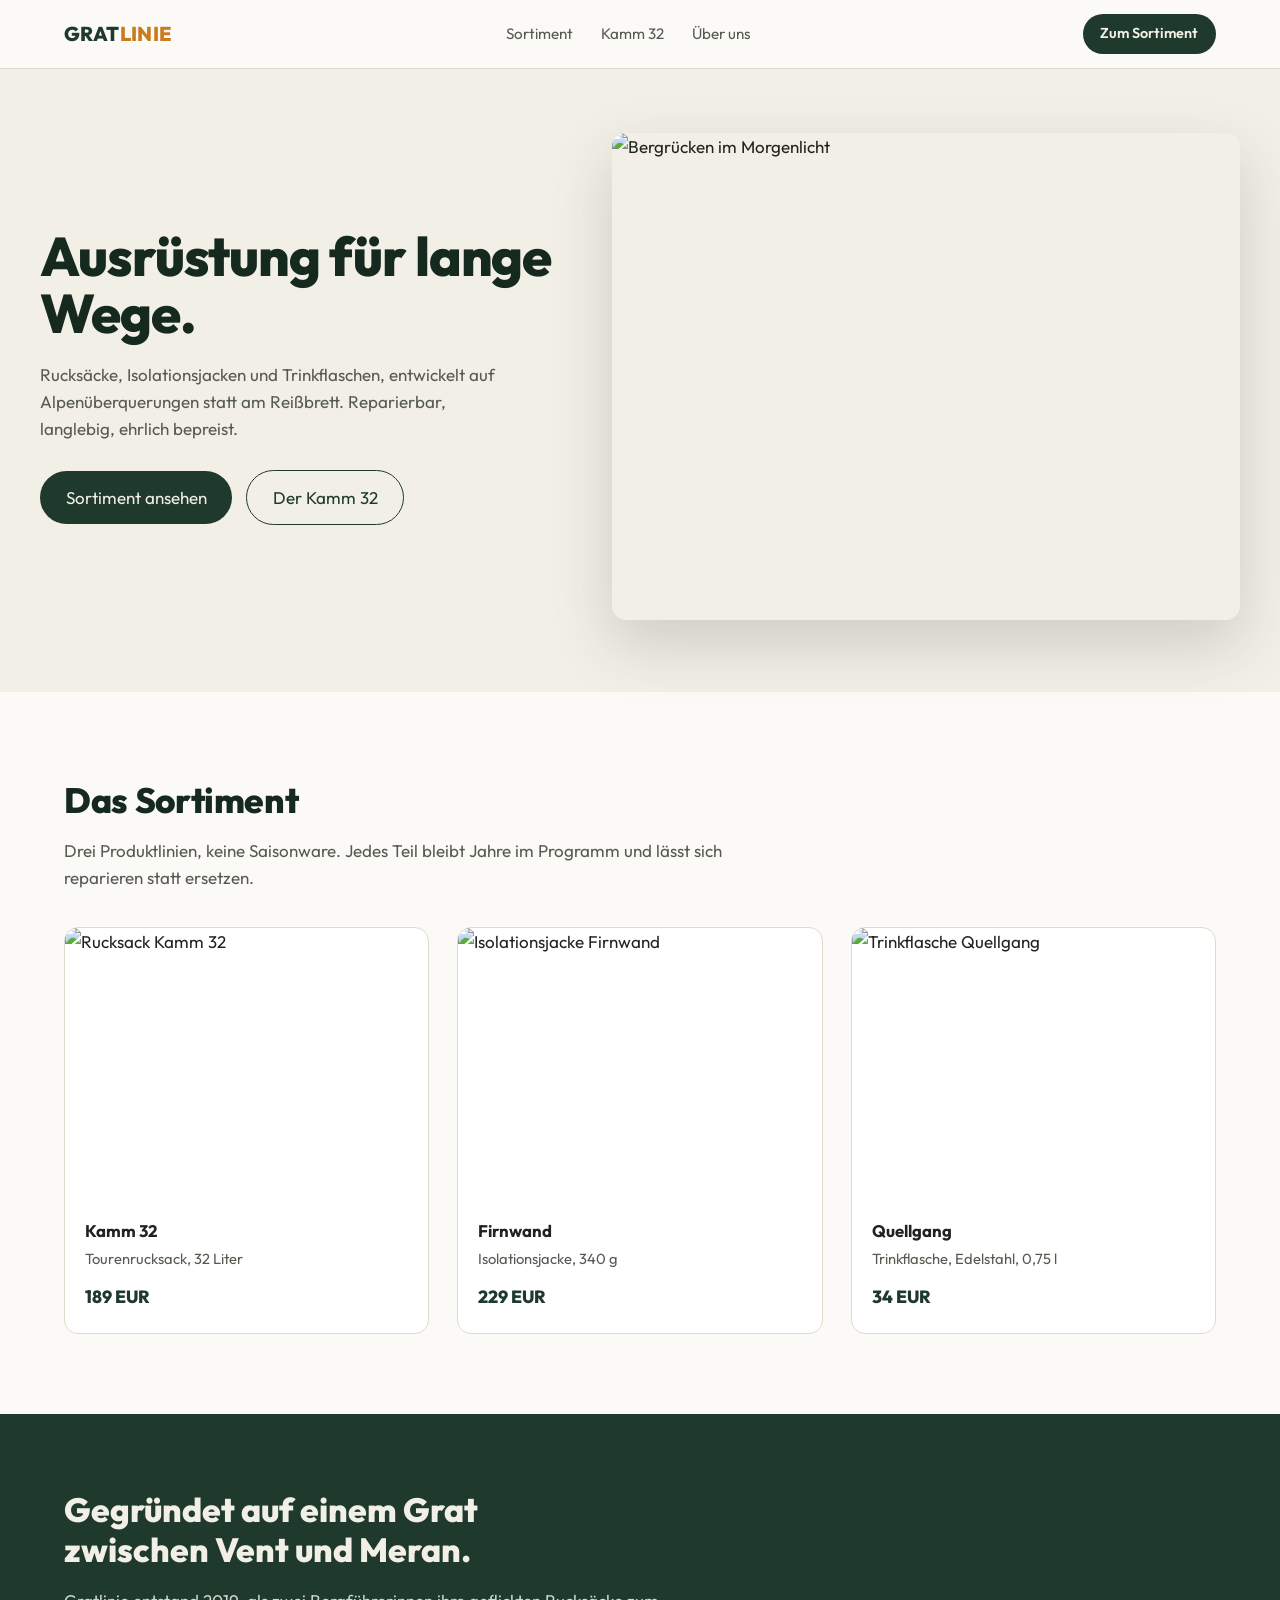
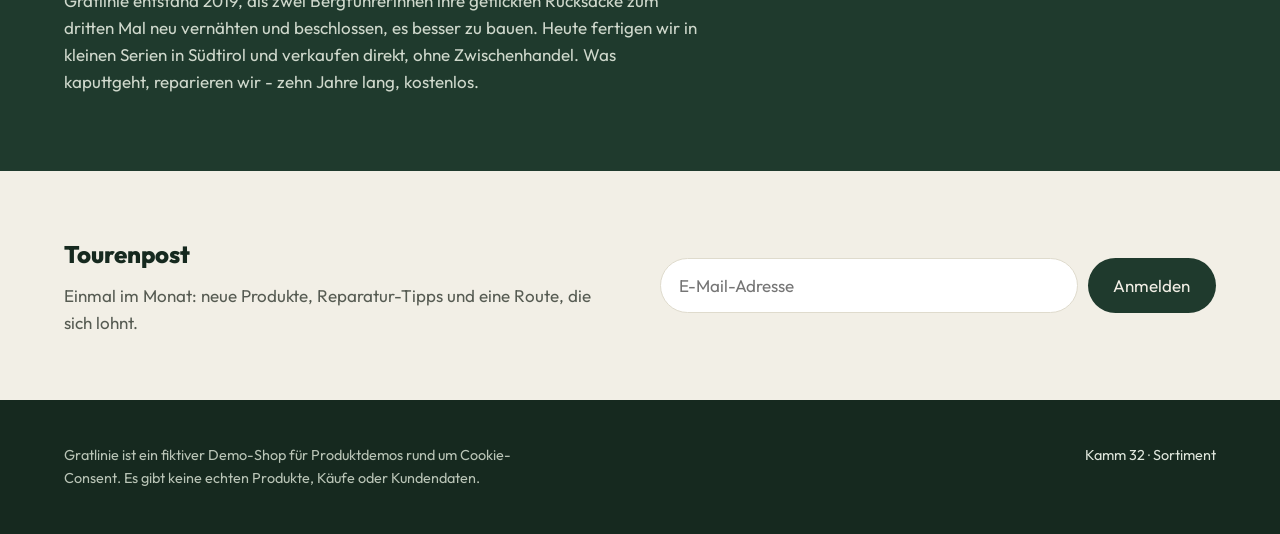
==== index.html @ 7c22e6c1 "Gratlinie Demo-Shop: fiktiver Shop fuer Cookie-Consent-Demos Co-Authored-By: Claude Fable 5 <noreply" ====
<!doctype html>
<html lang="de">
<head>
<meta charset="utf-8">
<meta name="viewport" content="width=device-width, initial-scale=1">
<title>Gratlinie - Ausrüstung für lange Wege</title>
<meta name="description" content="Gratlinie ist ein fiktiver Demo-Onlineshop für Outdoor-Ausrüstung. Rucksäcke, Isolationsjacken und Trinkflaschen - gebaut für Grate, nicht für Trends.">
<link rel="preconnect" href="https://fonts.googleapis.com">
<link rel="preconnect" href="https://fonts.gstatic.com" crossorigin>
<link href="https://fonts.googleapis.com/css2?family=Outfit:wght@400;600;700;800&display=swap" rel="stylesheet">
<link rel="stylesheet" href="style.css">
<!-- Demo-Tracking: setzt bewusst nicht-essenzielle Cookies ohne Consent (Scan-Ziel) -->
<script src="tracking.js"></script>
</head>
<body>

<header>
  <div class="wrap nav">
    <a class="brand" href="index.html">GRAT<span>LINIE</span></a>
    <nav class="nav-links">
      <a href="index.html#sortiment">Sortiment</a>
      <a href="produkt.html">Kamm 32</a>
      <a href="index.html#geschichte">Über uns</a>
    </nav>
    <a class="nav-cta" href="index.html#sortiment">Zum Sortiment</a>
  </div>
</header>

<section class="hero">
  <div class="wrap hero-grid">
    <div>
      <h1>Ausrüstung für lange Wege.</h1>
      <p>Rucksäcke, Isolationsjacken und Trinkflaschen, entwickelt auf Alpenüberquerungen statt am Reißbrett. Reparierbar, langlebig, ehrlich bepreist.</p>
      <div class="hero-ctas">
        <a class="btn" href="index.html#sortiment">Sortiment ansehen</a>
        <a class="btn btn-ghost" href="produkt.html">Der Kamm 32</a>
      </div>
    </div>
    <div class="hero-img">
      <img src="https://picsum.photos/seed/gratlinie-alpen-grat/980/760" alt="Bergrücken im Morgenlicht" width="980" height="760">
    </div>
  </div>
</section>

<section class="section" id="sortiment">
  <div class="wrap">
    <h2>Das Sortiment</h2>
    <p class="sub">Drei Produktlinien, keine Saisonware. Jedes Teil bleibt Jahre im Programm und lässt sich reparieren statt ersetzen.</p>
    <div class="products">
      <a class="product" href="produkt.html">
        <img src="https://picsum.photos/seed/gratlinie-rucksack-gruen/800/600" alt="Rucksack Kamm 32" width="800" height="600">
        <div class="product-body">
          <h3>Kamm 32</h3>
          <p class="meta">Tourenrucksack, 32 Liter</p>
          <p class="price">189 EUR</p>
        </div>
      </a>
      <a class="product" href="produkt.html">
        <img src="https://picsum.photos/seed/gratlinie-jacke-berg/800/600" alt="Isolationsjacke Firnwand" width="800" height="600">
        <div class="product-body">
          <h3>Firnwand</h3>
          <p class="meta">Isolationsjacke, 340 g</p>
          <p class="price">229 EUR</p>
        </div>
      </a>
      <a class="product" href="produkt.html">
        <img src="https://picsum.photos/seed/gratlinie-flasche-stahl/800/600" alt="Trinkflasche Quellgang" width="800" height="600">
        <div class="product-body">
          <h3>Quellgang</h3>
          <p class="meta">Trinkflasche, Edelstahl, 0,75 l</p>
          <p class="price">34 EUR</p>
        </div>
      </a>
    </div>
  </div>
</section>

<section class="story" id="geschichte">
  <div class="wrap">
    <h2>Gegründet auf einem Grat zwischen Vent und Meran.</h2>
    <p>Gratlinie entstand 2019, als zwei Bergführerinnen ihre geflickten Rucksäcke zum dritten Mal neu vernähten und beschlossen, es besser zu bauen. Heute fertigen wir in kleinen Serien in Südtirol und verkaufen direkt, ohne Zwischenhandel. Was kaputtgeht, reparieren wir - zehn Jahre lang, kostenlos.</p>
  </div>
</section>

<section class="newsletter">
  <div class="wrap">
    <div>
      <h2>Tourenpost</h2>
      <p>Einmal im Monat: neue Produkte, Reparatur-Tipps und eine Route, die sich lohnt.</p>
    </div>
    <form onsubmit="event.preventDefault(); this.querySelector('input').value=''; alert('Demo-Shop: Anmeldung nur simuliert.');">
      <label for="nl-email">E-Mail-Adresse</label>
      <input id="nl-email" type="email" placeholder="E-Mail-Adresse" required>
      <button class="btn" type="submit">Anmelden</button>
    </form>
  </div>
</section>

<footer>
  <div class="wrap">
    <p class="demo-note">Gratlinie ist ein fiktiver Demo-Shop für Produktdemos rund um Cookie-Consent. Es gibt keine echten Produkte, Käufe oder Kundendaten.</p>
    <p><a href="produkt.html">Kamm 32</a> · <a href="index.html#sortiment">Sortiment</a></p>
  </div>
</footer>

</body>
</html>
---- style.css ----
/* Gratlinie - fiktiver Demo-Shop. Palette: Tannengrün + Bone + Amber. Light-Theme bewusst fest. */
:root{
  --pine:#1f3a2d;
  --pine-deep:#16291f;
  --bone:#f2efe6;
  --paper:#fbfaf6;
  --ink:#20241f;
  --ink-2:#565b52;
  --amber:#c97b1e;
  --line:#dfdbcd;
  --radius:14px;
  --sans:"Outfit",system-ui,-apple-system,"Segoe UI",sans-serif;
}
*{box-sizing:border-box;margin:0}
html{scroll-behavior:smooth}
body{background:var(--paper);color:var(--ink);font-family:var(--sans);font-size:17px;line-height:1.6;-webkit-font-smoothing:antialiased}
img{max-width:100%;height:auto;display:block}
a{color:inherit;text-decoration:none}
::selection{background:var(--pine);color:var(--bone)}

.wrap{max-width:1200px;margin:0 auto;padding:0 24px}

/* Navigation */
header{position:sticky;top:0;z-index:20;background:rgba(251,250,246,.92);backdrop-filter:blur(8px);border-bottom:1px solid var(--line)}
.nav{display:flex;align-items:center;justify-content:space-between;height:68px}
.brand{font-weight:800;font-size:1.25rem;letter-spacing:.02em;color:var(--pine)}
.brand span{color:var(--amber)}
.nav-links{display:flex;gap:28px;font-size:.95rem;color:var(--ink-2)}
.nav-links a:hover{color:var(--pine)}
.nav-cta{background:var(--pine);color:var(--bone);padding:.5rem 1.1rem;border-radius:999px;font-weight:600;font-size:.9rem;transition:transform .15s ease,background .15s ease}
.nav-cta:hover{background:var(--pine-deep)}
.nav-cta:active{transform:scale(.98)}
@media(max-width:720px){.nav-links{display:none}}

/* Hero: Split, links Text, rechts Bild */
.hero{background:var(--bone)}
.hero-grid{display:grid;grid-template-columns:5fr 6fr;gap:48px;align-items:center;padding:64px 0 72px}
.hero h1{font-size:clamp(2.2rem,4.5vw,3.4rem);line-height:1.05;letter-spacing:-.02em;font-weight:800;color:var(--pine-deep)}
.hero p{margin-top:18px;color:var(--ink-2);max-width:44ch}
.hero-ctas{margin-top:28px;display:flex;gap:14px;align-items:center}
.btn{display:inline-block;background:var(--pine);color:var(--bone);padding:.8rem 1.6rem;border-radius:999px;font-weight:700;transition:transform .15s ease,background .15s ease;border:none;font:inherit;cursor:pointer}
.btn:hover{background:var(--pine-deep)}
.btn:active{transform:scale(.98)}
.btn-ghost{background:transparent;color:var(--pine);border:1.5px solid var(--pine)}
.btn-ghost:hover{background:var(--pine);color:var(--bone)}
.hero-img{border-radius:var(--radius);overflow:hidden;box-shadow:0 24px 60px rgba(31,58,45,.18)}
.hero-img img{aspect-ratio:98/76;object-fit:cover;width:100%}
@media(max-width:860px){.hero-grid{grid-template-columns:1fr;padding:40px 0}}

/* Produkt-Grid */
.section{padding:80px 0}
.section h2{font-size:clamp(1.6rem,3vw,2.2rem);letter-spacing:-.01em;font-weight:800;color:var(--pine-deep);margin-bottom:8px}
.section .sub{color:var(--ink-2);max-width:60ch;margin-bottom:36px}
.products{display:grid;grid-template-columns:repeat(3,1fr);gap:28px}
.product{border-radius:var(--radius);overflow:hidden;background:#fff;border:1px solid var(--line);transition:transform .2s ease,box-shadow .2s ease}
.product:hover{transform:translateY(-4px);box-shadow:0 18px 40px rgba(31,58,45,.14)}
.product img{aspect-ratio:4/3;object-fit:cover;width:100%}
.product-body{padding:18px 20px 22px}
.product-body h3{font-size:1.05rem;font-weight:700;color:var(--ink)}
.product-body .meta{color:var(--ink-2);font-size:.92rem;margin-top:2px}
.product-body .price{margin-top:12px;font-weight:800;color:var(--pine);font-size:1.1rem}
@media(max-width:860px){.products{grid-template-columns:1fr}}

/* Story: voller Streifen */
.story{background:var(--pine);color:var(--bone)}
.story .wrap{padding-top:76px;padding-bottom:76px}
.story h2{color:var(--bone);font-size:clamp(1.5rem,3vw,2.1rem);font-weight:800;max-width:24ch;line-height:1.2}
.story p{margin-top:16px;color:#cfd8cc;max-width:58ch}

/* Newsletter */
.newsletter{background:var(--bone)}
.newsletter .wrap{padding-top:64px;padding-bottom:64px;display:grid;grid-template-columns:1fr 1fr;gap:40px;align-items:center}
.newsletter h2{font-size:1.5rem;font-weight:800;color:var(--pine-deep)}
.newsletter p{color:var(--ink-2);margin-top:8px}
.newsletter form{display:flex;gap:10px}
.newsletter label{position:absolute;width:1px;height:1px;overflow:hidden;clip:rect(0 0 0 0)}
.newsletter input{flex:1;padding:.8rem 1.1rem;border-radius:999px;border:1.5px solid var(--line);font:inherit;background:#fff;color:var(--ink)}
.newsletter input:focus{outline:2px solid var(--pine);outline-offset:1px}
@media(max-width:860px){.newsletter .wrap{grid-template-columns:1fr}}

/* Produktseite */
.pdp{display:grid;grid-template-columns:6fr 5fr;gap:48px;padding:64px 0}
.pdp-img{border-radius:var(--radius);overflow:hidden}
.pdp h1{font-size:clamp(1.8rem,3.5vw,2.6rem);font-weight:800;color:var(--pine-deep);line-height:1.1}
.pdp .price{font-size:1.4rem;font-weight:800;color:var(--pine);margin:14px 0 4px}
.pdp .vat{color:var(--ink-2);font-size:.88rem;margin-bottom:20px}
.pdp p{color:var(--ink-2)}
.pdp ul{margin:18px 0 26px 1.2rem;color:var(--ink-2)}
.pdp li{margin:.35rem 0}
.cart-note{margin-top:14px;color:var(--pine);font-weight:600;display:none}
@media(max-width:860px){.pdp{grid-template-columns:1fr;padding:40px 0}}

/* Footer */
footer{background:var(--pine-deep);color:#b9c4b6;font-size:.9rem}
footer .wrap{padding-top:44px;padding-bottom:44px;display:flex;justify-content:space-between;gap:24px;flex-wrap:wrap}
footer a{color:#dfe6dc}
.demo-note{max-width:52ch}
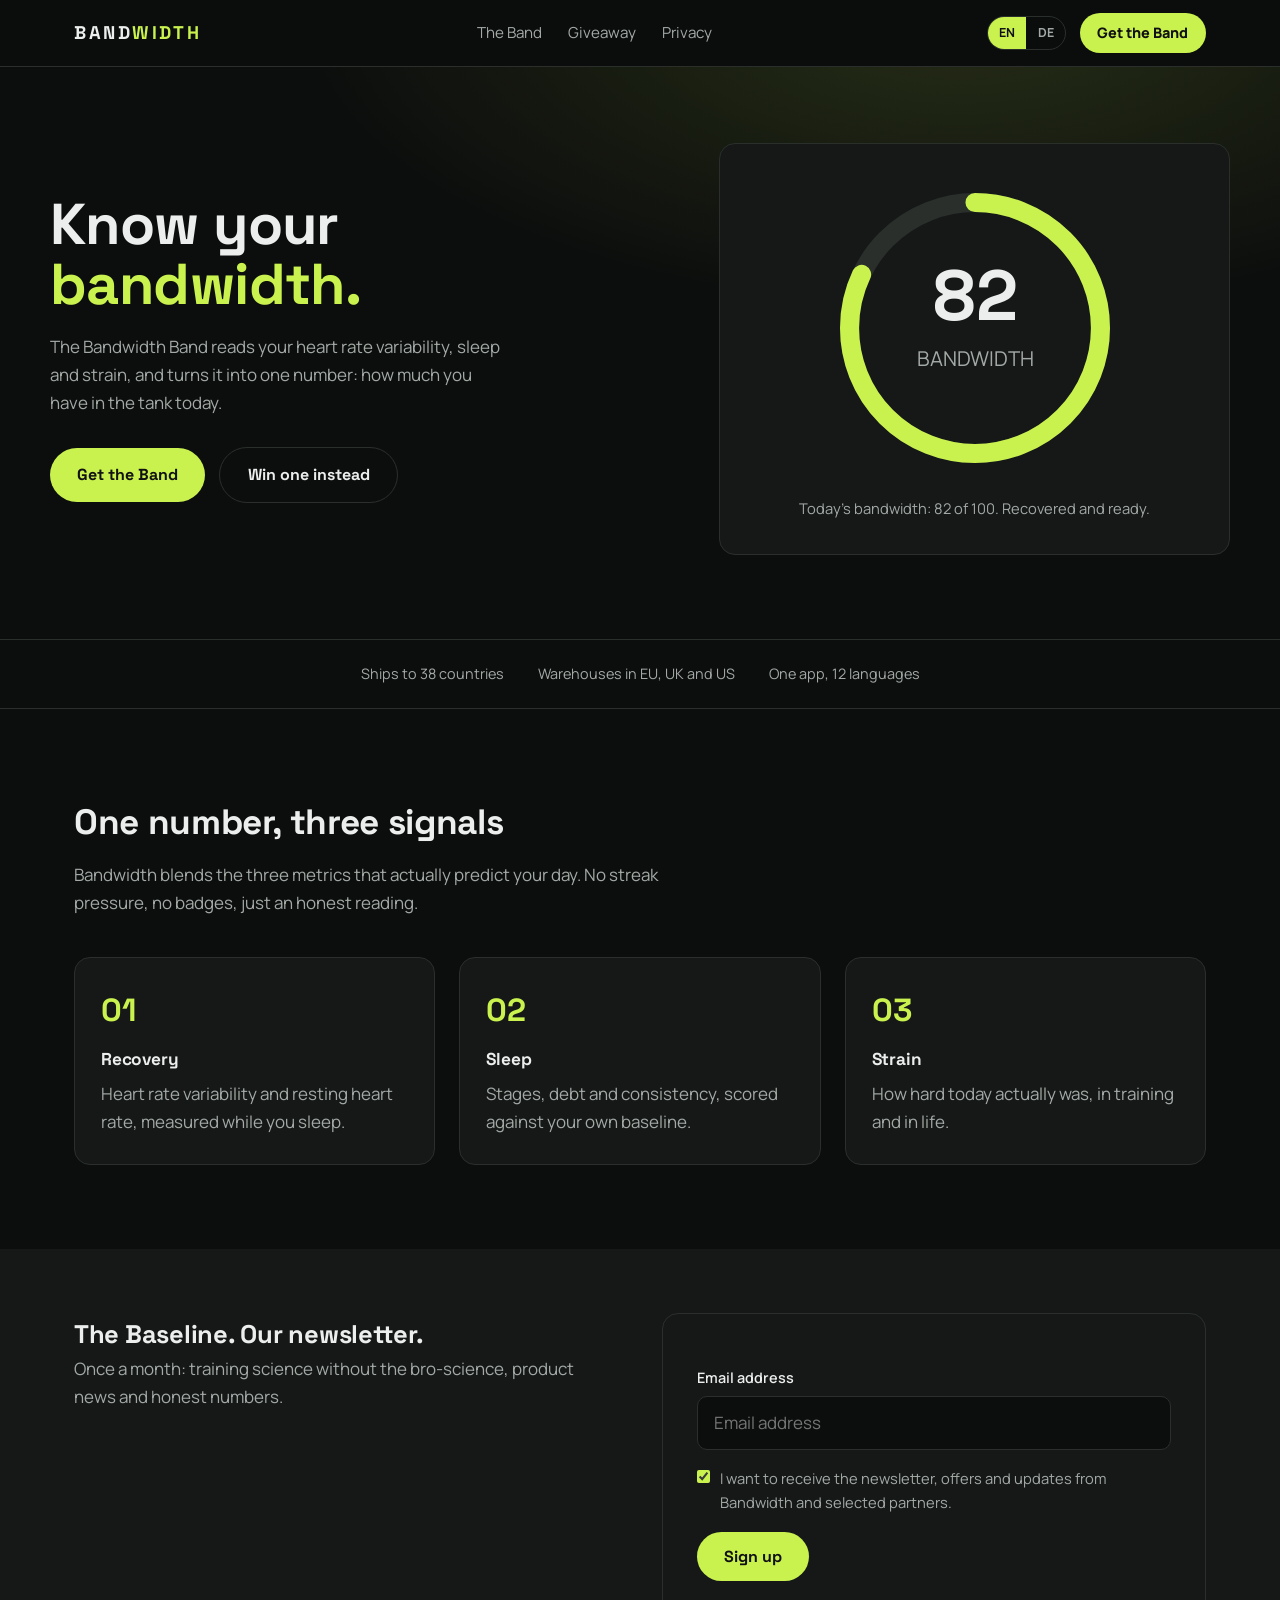
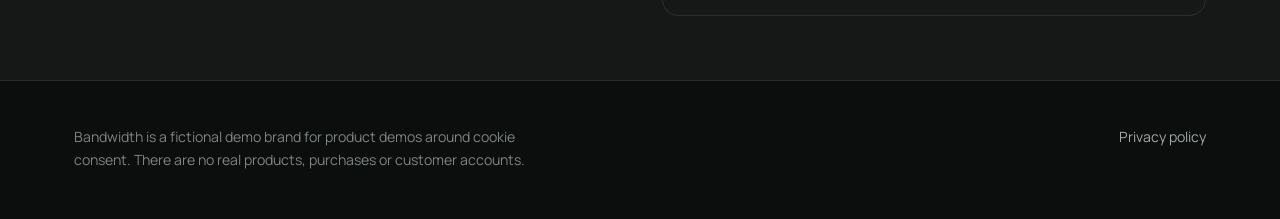
==== commit fccbbcb8: "state: dirty Co-Authored-By: Claude Fable 5 <noreply@anthropic.com>" ====
--- a/index.html
+++ b/index.html
@@ -1,105 +1,118 @@
 <!doctype html>
-<html lang="de">
+<html lang="en">
 <head>
 <meta charset="utf-8">
 <meta name="viewport" content="width=device-width, initial-scale=1">
-<title>Gratlinie - Ausrüstung für lange Wege</title>
-<meta name="description" content="Gratlinie ist ein fiktiver Demo-Onlineshop für Outdoor-Ausrüstung. Rucksäcke, Isolationsjacken und Trinkflaschen - gebaut für Grate, nicht für Trends.">
+<title>Bandwidth - Know your bandwidth</title>
+<meta name="description" content="Bandwidth is a fictional wearable demo brand. The Band reads HRV, sleep and strain and turns it into one number: your bandwidth today.">
 <link rel="preconnect" href="https://fonts.googleapis.com">
 <link rel="preconnect" href="https://fonts.gstatic.com" crossorigin>
-<link href="https://fonts.googleapis.com/css2?family=Outfit:wght@400;600;700;800&display=swap" rel="stylesheet">
+<link href="https://fonts.googleapis.com/css2?family=Space+Grotesk:wght@500;700&family=Manrope:wght@400;600;800&display=swap" rel="stylesheet">
 <link rel="stylesheet" href="style.css">
-<!-- Demo-Tracking: setzt bewusst nicht-essenzielle Cookies ohne Consent (Scan-Ziel) -->
+<script src="i18n.js"></script>
+<!-- Demo tracking: deliberately sets non-essential cookies WITHOUT consent (scan target) -->
 <script src="tracking.js"></script>
 </head>
 <body>
 
 <header>
   <div class="wrap nav">
-    <a class="brand" href="index.html">GRAT<span>LINIE</span></a>
+    <a class="brand" href="index.html">BAND<b>WIDTH</b></a>
     <nav class="nav-links">
-      <a href="index.html#sortiment">Sortiment</a>
-      <a href="produkt.html">Kamm 32</a>
-      <a href="index.html#geschichte">Über uns</a>
+      <a href="band.html" data-i18n="nav.band">The Band</a>
+      <a href="giveaway.html" data-i18n="nav.giveaway">Giveaway</a>
+      <a href="privacy.html" data-i18n="nav.privacy">Privacy</a>
     </nav>
-    <a class="nav-cta" href="index.html#sortiment">Zum Sortiment</a>
+    <div class="nav-right">
+      <div class="lang" role="group" aria-label="Language">
+        <button type="button" data-lang="en" onclick="setLang('en')">EN</button>
+        <button type="button" data-lang="de" onclick="setLang('de')">DE</button>
+      </div>
+      <a class="nav-cta" href="band.html" data-i18n="nav.cta">Get the Band</a>
+    </div>
   </div>
 </header>
 
 <section class="hero">
   <div class="wrap hero-grid">
     <div>
-      <h1>Ausrüstung für lange Wege.</h1>
-      <p>Rucksäcke, Isolationsjacken und Trinkflaschen, entwickelt auf Alpenüberquerungen statt am Reißbrett. Reparierbar, langlebig, ehrlich bepreist.</p>
+      <h1><span data-i18n="hero.h1a">Know your</span><br><em data-i18n="hero.h1b">bandwidth.</em></h1>
+      <p data-i18n="hero.p">The Bandwidth Band reads your heart rate variability, sleep and strain, and turns it into one number: how much you have in the tank today.</p>
       <div class="hero-ctas">
-        <a class="btn" href="index.html#sortiment">Sortiment ansehen</a>
-        <a class="btn btn-ghost" href="produkt.html">Der Kamm 32</a>
+        <a class="btn" href="band.html" data-i18n="hero.cta1">Get the Band</a>
+        <a class="btn btn-ghost" href="giveaway.html" data-i18n="hero.cta2">Win one instead</a>
       </div>
     </div>
-    <div class="hero-img">
-      <img src="https://picsum.photos/seed/gratlinie-alpen-grat/980/760" alt="Bergrücken im Morgenlicht" width="980" height="760">
+    <div class="score-card">
+      <svg viewBox="0 0 220 220" role="img" aria-label="Bandwidth score 82 of 100">
+        <circle cx="110" cy="110" r="92" fill="none" stroke="#2a2f2c" stroke-width="14"/>
+        <circle cx="110" cy="110" r="92" fill="none" stroke="#c9f24f" stroke-width="14"
+                stroke-linecap="round" stroke-dasharray="474 578" transform="rotate(-90 110 110)"/>
+        <text x="110" y="104" text-anchor="middle" fill="#eceeed" font-family="Space Grotesk,sans-serif" font-size="52" font-weight="700">82</text>
+        <text x="110" y="138" text-anchor="middle" fill="#a3aaa6" font-family="Manrope,sans-serif" font-size="15">BANDWIDTH</text>
+      </svg>
+      <p class="score-caption" data-i18n="hero.score">Today's bandwidth: 82 of 100. Recovered and ready.</p>
     </div>
   </div>
 </section>
 
-<section class="section" id="sortiment">
+<div class="globe">
   <div class="wrap">
-    <h2>Das Sortiment</h2>
-    <p class="sub">Drei Produktlinien, keine Saisonware. Jedes Teil bleibt Jahre im Programm und lässt sich reparieren statt ersetzen.</p>
-    <div class="products">
-      <a class="product" href="produkt.html">
-        <img src="https://picsum.photos/seed/gratlinie-rucksack-gruen/800/600" alt="Rucksack Kamm 32" width="800" height="600">
-        <div class="product-body">
-          <h3>Kamm 32</h3>
-          <p class="meta">Tourenrucksack, 32 Liter</p>
-          <p class="price">189 EUR</p>
-        </div>
-      </a>
-      <a class="product" href="produkt.html">
-        <img src="https://picsum.photos/seed/gratlinie-jacke-berg/800/600" alt="Isolationsjacke Firnwand" width="800" height="600">
-        <div class="product-body">
-          <h3>Firnwand</h3>
-          <p class="meta">Isolationsjacke, 340 g</p>
-          <p class="price">229 EUR</p>
-        </div>
-      </a>
-      <a class="product" href="produkt.html">
-        <img src="https://picsum.photos/seed/gratlinie-flasche-stahl/800/600" alt="Trinkflasche Quellgang" width="800" height="600">
-        <div class="product-body">
-          <h3>Quellgang</h3>
-          <p class="meta">Trinkflasche, Edelstahl, 0,75 l</p>
-          <p class="price">34 EUR</p>
-        </div>
-      </a>
+    <span data-i18n="globe.1">Ships to 38 countries</span>
+    <span data-i18n="globe.2">Warehouses in EU, UK and US</span>
+    <span data-i18n="globe.3">One app, 12 languages</span>
+  </div>
+</div>
+
+<section class="section" id="how">
+  <div class="wrap">
+    <h2 data-i18n="feat.h2">One number, three signals</h2>
+    <p class="sub" data-i18n="feat.sub">Bandwidth blends the three metrics that actually predict your day. No streak pressure, no badges, just an honest reading.</p>
+    <div class="feature-grid">
+      <div class="feature">
+        <div class="num">01</div>
+        <h3 data-i18n="feat.1h">Recovery</h3>
+        <p data-i18n="feat.1p">Heart rate variability and resting heart rate, measured while you sleep.</p>
+      </div>
+      <div class="feature">
+        <div class="num">02</div>
+        <h3 data-i18n="feat.2h">Sleep</h3>
+        <p data-i18n="feat.2p">Stages, debt and consistency, scored against your own baseline.</p>
+      </div>
+      <div class="feature">
+        <div class="num">03</div>
+        <h3 data-i18n="feat.3h">Strain</h3>
+        <p data-i18n="feat.3p">How hard today actually was, in training and in life.</p>
+      </div>
     </div>
-  </div>
-</section>
-
-<section class="story" id="geschichte">
-  <div class="wrap">
-    <h2>Gegründet auf einem Grat zwischen Vent und Meran.</h2>
-    <p>Gratlinie entstand 2019, als zwei Bergführerinnen ihre geflickten Rucksäcke zum dritten Mal neu vernähten und beschlossen, es besser zu bauen. Heute fertigen wir in kleinen Serien in Südtirol und verkaufen direkt, ohne Zwischenhandel. Was kaputtgeht, reparieren wir - zehn Jahre lang, kostenlos.</p>
   </div>
 </section>
 
 <section class="newsletter">
   <div class="wrap">
     <div>
-      <h2>Tourenpost</h2>
-      <p>Einmal im Monat: neue Produkte, Reparatur-Tipps und eine Route, die sich lohnt.</p>
+      <h2 data-i18n="nl.h2">The Baseline. Our newsletter.</h2>
+      <p data-i18n="nl.p">Once a month: training science without the bro-science, product news and honest numbers.</p>
     </div>
-    <form onsubmit="event.preventDefault(); this.querySelector('input').value=''; alert('Demo-Shop: Anmeldung nur simuliert.');">
-      <label for="nl-email">E-Mail-Adresse</label>
-      <input id="nl-email" type="email" placeholder="E-Mail-Adresse" required>
-      <button class="btn" type="submit">Anmelden</button>
+    <form class="formcard" onsubmit="event.preventDefault(); this.querySelector('.form-note').style.display='block';">
+      <div class="field">
+        <label for="nl-mail" data-i18n="nl.mail">Email address</label>
+        <input id="nl-mail" type="email" required data-i18n-ph="nl.mail" placeholder="Email address">
+      </div>
+      <label class="check">
+        <input type="checkbox" checked>
+        <span data-i18n="nl.check">I want to receive the newsletter, offers and updates from Bandwidth and selected partners.</span>
+      </label>
+      <div class="field"><button class="btn" type="submit" data-i18n="nl.btn">Sign up</button></div>
+      <p class="form-note" data-i18n="nl.note">Signed up (demo only).</p>
     </form>
   </div>
 </section>
 
 <footer>
   <div class="wrap">
-    <p class="demo-note">Gratlinie ist ein fiktiver Demo-Shop für Produktdemos rund um Cookie-Consent. Es gibt keine echten Produkte, Käufe oder Kundendaten.</p>
-    <p><a href="produkt.html">Kamm 32</a> · <a href="index.html#sortiment">Sortiment</a></p>
+    <p class="demo-note" data-i18n="foot.demo">Bandwidth is a fictional demo brand for product demos around cookie consent. There are no real products, purchases or customer accounts.</p>
+    <p><a href="privacy.html" data-i18n="foot.privacy">Privacy policy</a></p>
   </div>
 </footer>
 
--- a/style.css
+++ b/style.css
@@ -1,97 +1,119 @@
-/* Gratlinie - fiktiver Demo-Shop. Palette: Tannengrün + Bone + Amber. Light-Theme bewusst fest. */
+/* BANDWIDTH - fiktive Wearable-Brand für Consent-Demos. Dark-Theme bewusst fest, Akzent Lime. */
 :root{
-  --pine:#1f3a2d;
-  --pine-deep:#16291f;
-  --bone:#f2efe6;
-  --paper:#fbfaf6;
-  --ink:#20241f;
-  --ink-2:#565b52;
-  --amber:#c97b1e;
-  --line:#dfdbcd;
-  --radius:14px;
-  --sans:"Outfit",system-ui,-apple-system,"Segoe UI",sans-serif;
+  --bg:#0c0e0d;
+  --surface:#151817;
+  --surface-2:#1c201e;
+  --line:#2a2f2c;
+  --text:#eceeed;
+  --text-2:#a3aaa6;
+  --lime:#c9f24f;
+  --lime-deep:#a8d32e;
+  --radius:16px;
+  --display:"Space Grotesk","Manrope",system-ui,sans-serif;
+  --body:"Manrope",system-ui,-apple-system,sans-serif;
 }
 *{box-sizing:border-box;margin:0}
 html{scroll-behavior:smooth}
-body{background:var(--paper);color:var(--ink);font-family:var(--sans);font-size:17px;line-height:1.6;-webkit-font-smoothing:antialiased}
+body{background:var(--bg);color:var(--text-2);font-family:var(--body);font-size:17px;line-height:1.65;-webkit-font-smoothing:antialiased}
 img{max-width:100%;height:auto;display:block}
 a{color:inherit;text-decoration:none}
-::selection{background:var(--pine);color:var(--bone)}
+h1,h2,h3{font-family:var(--display);color:var(--text);letter-spacing:-.01em}
+::selection{background:var(--lime);color:#111}
 
-.wrap{max-width:1200px;margin:0 auto;padding:0 24px}
+.wrap{max-width:1180px;margin:0 auto;padding:0 24px}
 
 /* Navigation */
-header{position:sticky;top:0;z-index:20;background:rgba(251,250,246,.92);backdrop-filter:blur(8px);border-bottom:1px solid var(--line)}
-.nav{display:flex;align-items:center;justify-content:space-between;height:68px}
-.brand{font-weight:800;font-size:1.25rem;letter-spacing:.02em;color:var(--pine)}
-.brand span{color:var(--amber)}
-.nav-links{display:flex;gap:28px;font-size:.95rem;color:var(--ink-2)}
-.nav-links a:hover{color:var(--pine)}
-.nav-cta{background:var(--pine);color:var(--bone);padding:.5rem 1.1rem;border-radius:999px;font-weight:600;font-size:.9rem;transition:transform .15s ease,background .15s ease}
-.nav-cta:hover{background:var(--pine-deep)}
-.nav-cta:active{transform:scale(.98)}
-@media(max-width:720px){.nav-links{display:none}}
+header{position:sticky;top:0;z-index:20;background:rgba(12,14,13,.88);backdrop-filter:blur(10px);border-bottom:1px solid var(--line)}
+.nav{display:flex;align-items:center;justify-content:space-between;height:66px;gap:16px}
+.brand{font-family:var(--display);font-weight:700;font-size:1.15rem;letter-spacing:.14em;color:var(--text)}
+.brand b{color:var(--lime);font-weight:700}
+.nav-links{display:flex;gap:26px;font-size:.95rem}
+.nav-links a:hover{color:var(--text)}
+.nav-right{display:flex;align-items:center;gap:14px}
+.lang{display:flex;border:1px solid var(--line);border-radius:999px;overflow:hidden;font-size:.78rem;font-weight:700}
+.lang button{font:inherit;border:none;background:transparent;color:var(--text-2);padding:.35rem .7rem;cursor:pointer}
+.lang button.on{background:var(--lime);color:#111}
+.nav-cta{background:var(--lime);color:#111;padding:.5rem 1.1rem;border-radius:999px;font-weight:800;font-size:.9rem;transition:transform .15s ease}
+.nav-cta:hover{background:var(--lime-deep)}
+.nav-cta:active{transform:scale(.97)}
+@media(max-width:760px){.nav-links{display:none}}
 
-/* Hero: Split, links Text, rechts Bild */
-.hero{background:var(--bone)}
-.hero-grid{display:grid;grid-template-columns:5fr 6fr;gap:48px;align-items:center;padding:64px 0 72px}
-.hero h1{font-size:clamp(2.2rem,4.5vw,3.4rem);line-height:1.05;letter-spacing:-.02em;font-weight:800;color:var(--pine-deep)}
-.hero p{margin-top:18px;color:var(--ink-2);max-width:44ch}
-.hero-ctas{margin-top:28px;display:flex;gap:14px;align-items:center}
-.btn{display:inline-block;background:var(--pine);color:var(--bone);padding:.8rem 1.6rem;border-radius:999px;font-weight:700;transition:transform .15s ease,background .15s ease;border:none;font:inherit;cursor:pointer}
-.btn:hover{background:var(--pine-deep)}
+/* Hero */
+.hero{background:radial-gradient(1100px 500px at 75% -10%,rgba(201,242,79,.14),transparent 60%),var(--bg)}
+.hero-grid{display:grid;grid-template-columns:6fr 5fr;gap:56px;align-items:center;padding:76px 0 84px}
+.hero h1{font-size:clamp(2.3rem,4.8vw,3.6rem);line-height:1.04;font-weight:700}
+.hero h1 em{font-style:normal;color:var(--lime)}
+.hero p{margin-top:18px;max-width:46ch}
+.hero-ctas{margin-top:30px;display:flex;gap:14px;align-items:center}
+.btn{display:inline-block;background:var(--lime);color:#111;padding:.85rem 1.7rem;border-radius:999px;font-weight:800;font-family:var(--display);border:none;font-size:1rem;cursor:pointer;transition:transform .15s ease,background .15s ease}
+.btn:hover{background:var(--lime-deep)}
 .btn:active{transform:scale(.98)}
-.btn-ghost{background:transparent;color:var(--pine);border:1.5px solid var(--pine)}
-.btn-ghost:hover{background:var(--pine);color:var(--bone)}
-.hero-img{border-radius:var(--radius);overflow:hidden;box-shadow:0 24px 60px rgba(31,58,45,.18)}
-.hero-img img{aspect-ratio:98/76;object-fit:cover;width:100%}
-@media(max-width:860px){.hero-grid{grid-template-columns:1fr;padding:40px 0}}
+.btn-ghost{background:transparent;color:var(--text);border:1.5px solid var(--line)}
+.btn-ghost:hover{border-color:var(--text-2);background:transparent}
+@media(max-width:860px){.hero-grid{grid-template-columns:1fr;padding:44px 0}}
 
-/* Produkt-Grid */
-.section{padding:80px 0}
-.section h2{font-size:clamp(1.6rem,3vw,2.2rem);letter-spacing:-.01em;font-weight:800;color:var(--pine-deep);margin-bottom:8px}
-.section .sub{color:var(--ink-2);max-width:60ch;margin-bottom:36px}
-.products{display:grid;grid-template-columns:repeat(3,1fr);gap:28px}
-.product{border-radius:var(--radius);overflow:hidden;background:#fff;border:1px solid var(--line);transition:transform .2s ease,box-shadow .2s ease}
-.product:hover{transform:translateY(-4px);box-shadow:0 18px 40px rgba(31,58,45,.14)}
-.product img{aspect-ratio:4/3;object-fit:cover;width:100%}
-.product-body{padding:18px 20px 22px}
-.product-body h3{font-size:1.05rem;font-weight:700;color:var(--ink)}
-.product-body .meta{color:var(--ink-2);font-size:.92rem;margin-top:2px}
-.product-body .price{margin-top:12px;font-weight:800;color:var(--pine);font-size:1.1rem}
-@media(max-width:860px){.products{grid-template-columns:1fr}}
+/* Score-Ring (Bandwidth-Score als SVG) */
+.score-card{background:var(--surface);border:1px solid var(--line);border-radius:var(--radius);padding:34px;display:grid;place-items:center}
+.score-card svg{width:min(300px,70vw);height:auto}
+.score-caption{margin-top:14px;font-size:.92rem;text-align:center}
 
-/* Story: voller Streifen */
-.story{background:var(--pine);color:var(--bone)}
-.story .wrap{padding-top:76px;padding-bottom:76px}
-.story h2{color:var(--bone);font-size:clamp(1.5rem,3vw,2.1rem);font-weight:800;max-width:24ch;line-height:1.2}
-.story p{margin-top:16px;color:#cfd8cc;max-width:58ch}
+/* Sektionen */
+.section{padding:84px 0}
+.section h2{font-size:clamp(1.6rem,3vw,2.2rem);margin-bottom:10px}
+.section .sub{max-width:62ch;margin-bottom:40px}
+.feature-grid{display:grid;grid-template-columns:repeat(3,1fr);gap:24px}
+.feature{background:var(--surface);border:1px solid var(--line);border-radius:var(--radius);padding:26px 26px 28px}
+.feature .num{font-family:var(--display);font-size:2rem;font-weight:700;color:var(--lime)}
+.feature h3{font-size:1.08rem;margin:.5rem 0 .4rem}
+@media(max-width:860px){.feature-grid{grid-template-columns:1fr}}
 
-/* Newsletter */
-.newsletter{background:var(--bone)}
-.newsletter .wrap{padding-top:64px;padding-bottom:64px;display:grid;grid-template-columns:1fr 1fr;gap:40px;align-items:center}
-.newsletter h2{font-size:1.5rem;font-weight:800;color:var(--pine-deep)}
-.newsletter p{color:var(--ink-2);margin-top:8px}
-.newsletter form{display:flex;gap:10px}
-.newsletter label{position:absolute;width:1px;height:1px;overflow:hidden;clip:rect(0 0 0 0)}
-.newsletter input{flex:1;padding:.8rem 1.1rem;border-radius:999px;border:1.5px solid var(--line);font:inherit;background:#fff;color:var(--ink)}
-.newsletter input:focus{outline:2px solid var(--pine);outline-offset:1px}
+/* Produkt */
+.product-band{background:var(--surface)}
+.product-band .wrap{display:grid;grid-template-columns:5fr 6fr;gap:56px;align-items:center;padding-top:84px;padding-bottom:84px}
+.device{background:linear-gradient(160deg,var(--surface-2),#101312);border:1px solid var(--line);border-radius:var(--radius);padding:44px;display:grid;place-items:center}
+.device svg{width:min(320px,68vw);height:auto}
+.price-row{display:flex;align-items:baseline;gap:14px;margin:18px 0 6px}
+.price{font-family:var(--display);font-size:1.7rem;font-weight:700;color:var(--text)}
+.vat{font-size:.85rem}
+.spec-list{margin:20px 0 28px;display:grid;gap:10px}
+.spec-list div{display:flex;gap:10px;align-items:baseline}
+.spec-list b{color:var(--text);font-weight:600;min-width:9.5rem}
+.cart-note{margin-top:14px;color:var(--lime);font-weight:700;display:none}
+@media(max-width:860px){.product-band .wrap{grid-template-columns:1fr}}
+
+/* Banner-Streifen (global) */
+.globe{border-top:1px solid var(--line);border-bottom:1px solid var(--line);background:var(--bg)}
+.globe .wrap{padding-top:22px;padding-bottom:22px;display:flex;justify-content:center;gap:34px;flex-wrap:wrap;font-size:.9rem}
+.globe span b{color:var(--text);font-weight:700}
+
+/* Formulare */
+.formcard{background:var(--surface);border:1px solid var(--line);border-radius:var(--radius);padding:34px;max-width:640px}
+.formcard h2{font-size:1.5rem}
+.field{margin-top:18px}
+.field label{display:block;font-size:.9rem;color:var(--text);font-weight:600;margin-bottom:6px}
+.field input{width:100%;padding:.75rem 1rem;border-radius:10px;border:1.5px solid var(--line);background:var(--bg);color:var(--text);font:inherit}
+.field input:focus{outline:2px solid var(--lime);outline-offset:1px}
+.check{display:flex;gap:10px;margin-top:16px;font-size:.92rem;align-items:flex-start}
+.check input{margin-top:4px;accent-color:var(--lime)}
+.fineprint{margin-top:14px;font-size:.8rem;color:#7e847f}
+.form-note{margin-top:14px;color:var(--lime);font-weight:700;display:none}
+
+/* Newsletter-Streifen */
+.newsletter{background:var(--surface)}
+.newsletter .wrap{padding-top:64px;padding-bottom:64px;display:grid;grid-template-columns:1fr 1fr;gap:44px;align-items:start}
 @media(max-width:860px){.newsletter .wrap{grid-template-columns:1fr}}
 
-/* Produktseite */
-.pdp{display:grid;grid-template-columns:6fr 5fr;gap:48px;padding:64px 0}
-.pdp-img{border-radius:var(--radius);overflow:hidden}
-.pdp h1{font-size:clamp(1.8rem,3.5vw,2.6rem);font-weight:800;color:var(--pine-deep);line-height:1.1}
-.pdp .price{font-size:1.4rem;font-weight:800;color:var(--pine);margin:14px 0 4px}
-.pdp .vat{color:var(--ink-2);font-size:.88rem;margin-bottom:20px}
-.pdp p{color:var(--ink-2)}
-.pdp ul{margin:18px 0 26px 1.2rem;color:var(--ink-2)}
-.pdp li{margin:.35rem 0}
-.cart-note{margin-top:14px;color:var(--pine);font-weight:600;display:none}
-@media(max-width:860px){.pdp{grid-template-columns:1fr;padding:40px 0}}
+/* Privacy-Seite */
+.legal{max-width:760px;padding:64px 0 90px}
+.legal h1{font-size:2rem;margin-bottom:8px}
+.legal .stand{font-size:.85rem;margin-bottom:34px}
+.legal h2{font-size:1.12rem;margin:34px 0 8px}
+.legal p{margin:.5rem 0}
+.legal .upfront{background:var(--surface);border:1px solid var(--lime);border-radius:12px;padding:18px 20px;margin:22px 0}
 
 /* Footer */
-footer{background:var(--pine-deep);color:#b9c4b6;font-size:.9rem}
-footer .wrap{padding-top:44px;padding-bottom:44px;display:flex;justify-content:space-between;gap:24px;flex-wrap:wrap}
-footer a{color:#dfe6dc}
-.demo-note{max-width:52ch}
+footer{border-top:1px solid var(--line);font-size:.88rem}
+footer .wrap{padding-top:44px;padding-bottom:48px;display:flex;justify-content:space-between;gap:26px;flex-wrap:wrap}
+footer a{color:var(--text-2)}
+footer a:hover{color:var(--text)}
+.demo-note{max-width:54ch;color:#7e847f}
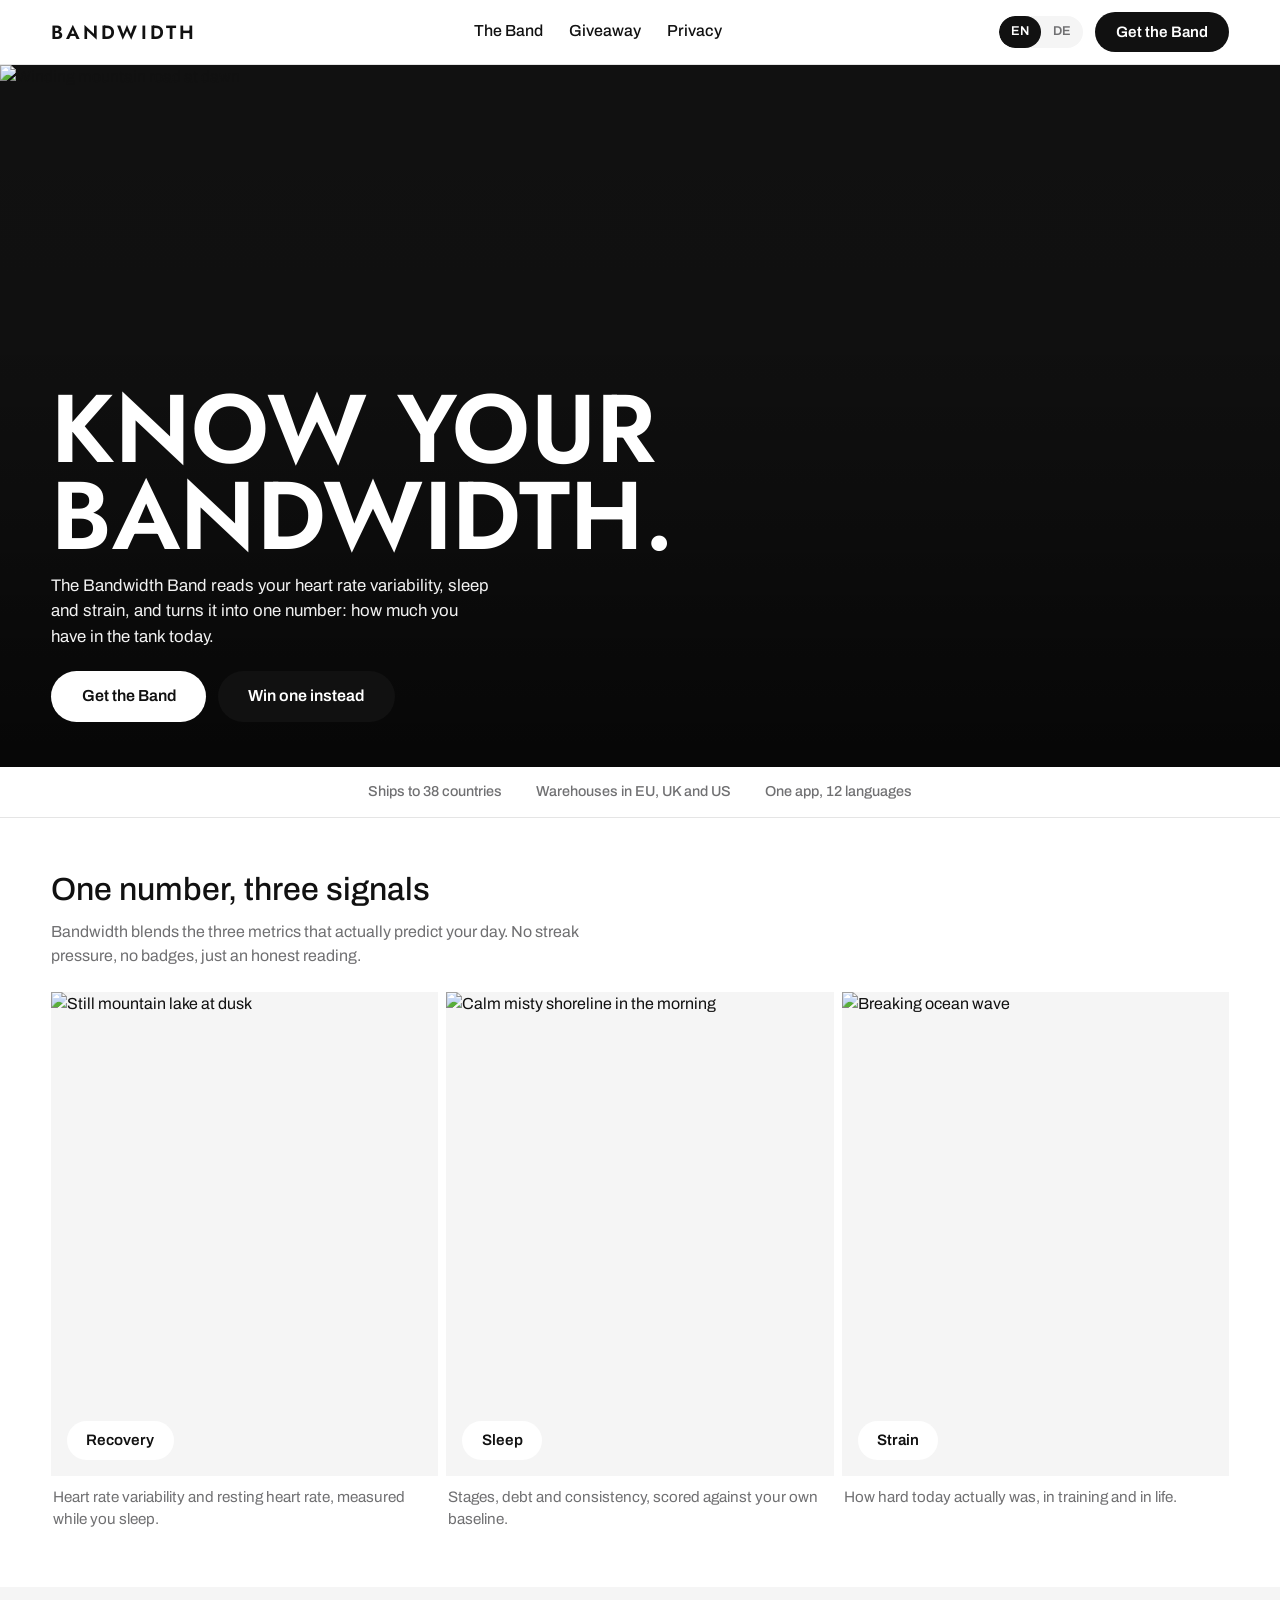
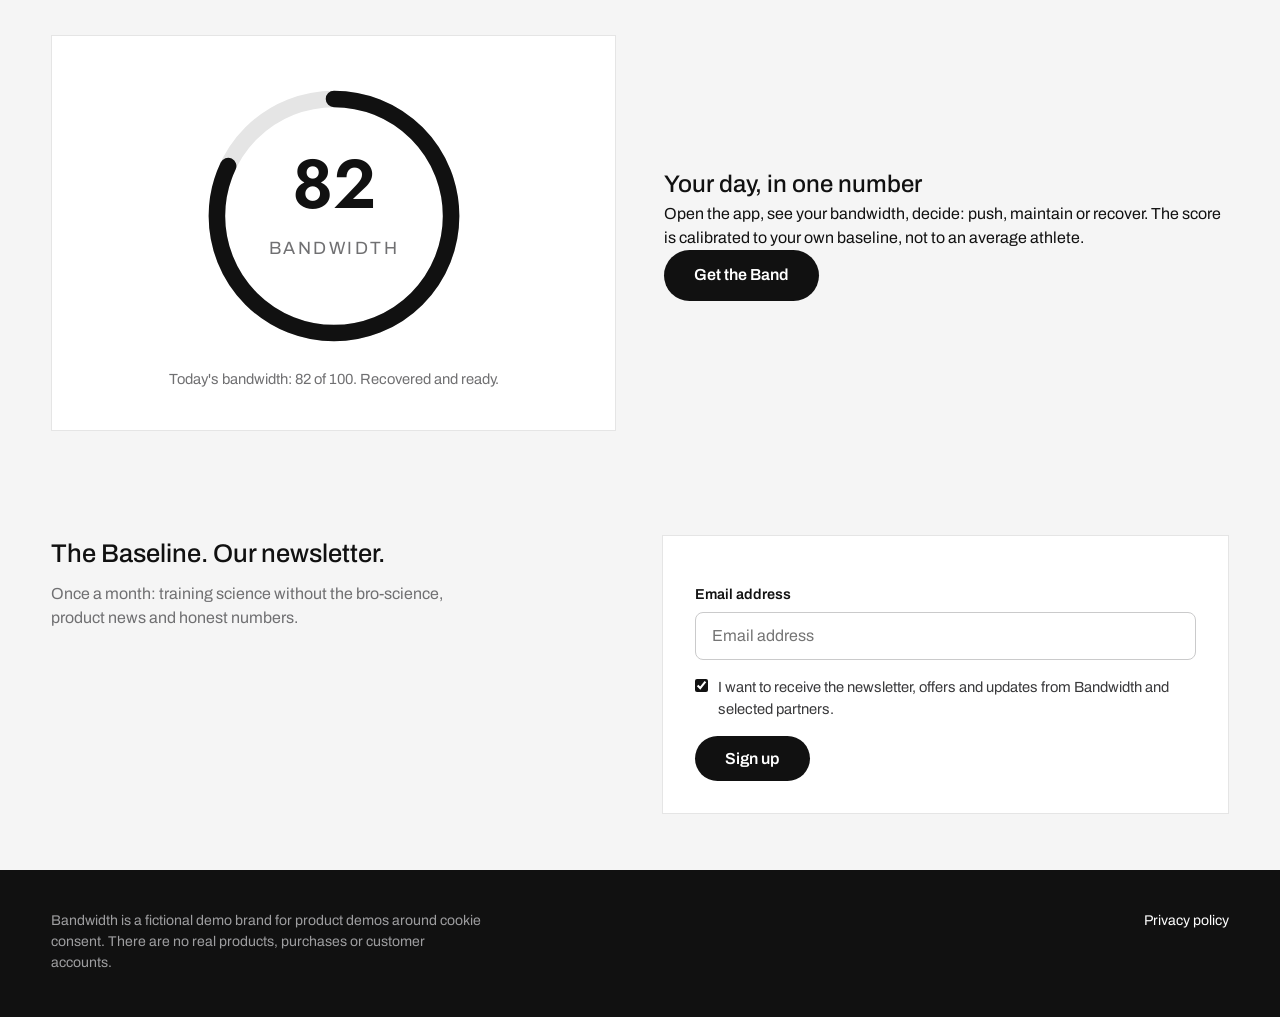
==== commit 764b6156: "state: dirty Co-Authored-By: Claude Fable 5 <noreply@anthropic.com>" ====
--- a/index.html
+++ b/index.html
@@ -7,7 +7,7 @@
 <meta name="description" content="Bandwidth is a fictional wearable demo brand. The Band reads HRV, sleep and strain and turns it into one number: your bandwidth today.">
 <link rel="preconnect" href="https://fonts.googleapis.com">
 <link rel="preconnect" href="https://fonts.gstatic.com" crossorigin>
-<link href="https://fonts.googleapis.com/css2?family=Space+Grotesk:wght@500;700&family=Manrope:wght@400;600;800&display=swap" rel="stylesheet">
+<link href="https://fonts.googleapis.com/css2?family=Jost:wght@500;600&family=Archivo:wght@400;500;600&display=swap" rel="stylesheet">
 <link rel="stylesheet" href="style.css">
 <script src="i18n.js"></script>
 <!-- Demo tracking: deliberately sets non-essential cookies WITHOUT consent (scan target) -->
@@ -17,7 +17,7 @@
 
 <header>
   <div class="wrap nav">
-    <a class="brand" href="index.html">BAND<b>WIDTH</b></a>
+    <a class="brand" href="index.html">Bandwidth</a>
     <nav class="nav-links">
       <a href="band.html" data-i18n="nav.band">The Band</a>
       <a href="giveaway.html" data-i18n="nav.giveaway">Giveaway</a>
@@ -33,25 +33,14 @@
   </div>
 </header>
 
-<section class="hero">
-  <div class="wrap hero-grid">
-    <div>
-      <h1><span data-i18n="hero.h1a">Know your</span><br><em data-i18n="hero.h1b">bandwidth.</em></h1>
-      <p data-i18n="hero.p">The Bandwidth Band reads your heart rate variability, sleep and strain, and turns it into one number: how much you have in the tank today.</p>
-      <div class="hero-ctas">
-        <a class="btn" href="band.html" data-i18n="hero.cta1">Get the Band</a>
-        <a class="btn btn-ghost" href="giveaway.html" data-i18n="hero.cta2">Win one instead</a>
-      </div>
-    </div>
-    <div class="score-card">
-      <svg viewBox="0 0 220 220" role="img" aria-label="Bandwidth score 82 of 100">
-        <circle cx="110" cy="110" r="92" fill="none" stroke="#2a2f2c" stroke-width="14"/>
-        <circle cx="110" cy="110" r="92" fill="none" stroke="#c9f24f" stroke-width="14"
-                stroke-linecap="round" stroke-dasharray="474 578" transform="rotate(-90 110 110)"/>
-        <text x="110" y="104" text-anchor="middle" fill="#eceeed" font-family="Space Grotesk,sans-serif" font-size="52" font-weight="700">82</text>
-        <text x="110" y="138" text-anchor="middle" fill="#a3aaa6" font-family="Manrope,sans-serif" font-size="15">BANDWIDTH</text>
-      </svg>
-      <p class="score-caption" data-i18n="hero.score">Today's bandwidth: 82 of 100. Recovered and ready.</p>
+<section class="campaign">
+  <img src="https://picsum.photos/id/1018/1800/1000" alt="Winding mountain road at dawn" width="1800" height="1000">
+  <div class="campaign-copy">
+    <h1><span data-i18n="hero.h1a">Know your</span> <span data-i18n="hero.h1b">bandwidth.</span></h1>
+    <p data-i18n="hero.p">The Bandwidth Band reads your heart rate variability, sleep and strain, and turns it into one number: how much you have in the tank today.</p>
+    <div class="hero-ctas">
+      <a class="btn btn-onimage" href="band.html" data-i18n="hero.cta1">Get the Band</a>
+      <a class="btn" href="giveaway.html" data-i18n="hero.cta2">Win one instead</a>
     </div>
   </div>
 </section>
@@ -68,22 +57,48 @@
   <div class="wrap">
     <h2 data-i18n="feat.h2">One number, three signals</h2>
     <p class="sub" data-i18n="feat.sub">Bandwidth blends the three metrics that actually predict your day. No streak pressure, no badges, just an honest reading.</p>
-    <div class="feature-grid">
-      <div class="feature">
-        <div class="num">01</div>
-        <h3 data-i18n="feat.1h">Recovery</h3>
-        <p data-i18n="feat.1p">Heart rate variability and resting heart rate, measured while you sleep.</p>
+    <div class="tile-grid">
+      <div>
+        <div class="tile">
+          <img src="https://picsum.photos/id/235/900/1125" alt="Still mountain lake at dusk" width="900" height="1125">
+          <span class="pill-label" data-i18n="feat.1h">Recovery</span>
+        </div>
+        <div class="tile-meta"><p data-i18n="feat.1p">Heart rate variability and resting heart rate, measured while you sleep.</p></div>
       </div>
-      <div class="feature">
-        <div class="num">02</div>
-        <h3 data-i18n="feat.2h">Sleep</h3>
-        <p data-i18n="feat.2p">Stages, debt and consistency, scored against your own baseline.</p>
+      <div>
+        <div class="tile">
+          <img src="https://picsum.photos/id/421/900/1125" alt="Calm misty shoreline in the morning" width="900" height="1125">
+          <span class="pill-label" data-i18n="feat.2h">Sleep</span>
+        </div>
+        <div class="tile-meta"><p data-i18n="feat.2p">Stages, debt and consistency, scored against your own baseline.</p></div>
       </div>
-      <div class="feature">
-        <div class="num">03</div>
-        <h3 data-i18n="feat.3h">Strain</h3>
-        <p data-i18n="feat.3p">How hard today actually was, in training and in life.</p>
+      <div>
+        <div class="tile">
+          <img src="https://picsum.photos/id/1041/900/1125" alt="Breaking ocean wave" width="900" height="1125">
+          <span class="pill-label" data-i18n="feat.3h">Strain</span>
+        </div>
+        <div class="tile-meta"><p data-i18n="feat.3p">How hard today actually was, in training and in life.</p></div>
       </div>
+    </div>
+  </div>
+</section>
+
+<section class="score-strip">
+  <div class="wrap">
+    <div class="score-card">
+      <svg viewBox="0 0 220 220" role="img" aria-label="Bandwidth score 82 of 100">
+        <circle cx="110" cy="110" r="92" fill="none" stroke="#e5e5e5" stroke-width="13"/>
+        <circle cx="110" cy="110" r="92" fill="none" stroke="#111111" stroke-width="13"
+                stroke-linecap="round" stroke-dasharray="474 578" transform="rotate(-90 110 110)"/>
+        <text x="110" y="104" text-anchor="middle" fill="#111111" font-family="Jost,sans-serif" font-size="54" font-weight="600">82</text>
+        <text x="110" y="140" text-anchor="middle" fill="#707072" font-family="Archivo,sans-serif" font-size="14" letter-spacing="2">BANDWIDTH</text>
+      </svg>
+      <p class="score-caption" data-i18n="hero.score">Today's bandwidth: 82 of 100. Recovered and ready.</p>
+    </div>
+    <div>
+      <h2 data-i18n="score.h2">Your day, in one number</h2>
+      <p class="sub" data-i18n="score.p">Open the app, see your bandwidth, decide: push, maintain or recover. The score is calibrated to your own baseline, not to an average athlete.</p>
+      <a class="btn" href="band.html" data-i18n="nav.cta">Get the Band</a>
     </div>
   </div>
 </section>
--- a/style.css
+++ b/style.css
@@ -1,119 +1,131 @@
-/* BANDWIDTH - fiktive Wearable-Brand für Consent-Demos. Dark-Theme bewusst fest, Akzent Lime. */
+/* BANDWIDTH - fiktive Wearable-Brand für Consent-Demos.
+   Design-Sprache nach design/DESIGN.md (Nike-Analyse, getdesign.md):
+   Photography-first, Ink auf Canvas, eine Soft-Fläche, Pill-CTAs, Null-Radius-Karten,
+   keine Schatten, 8px-Grid, 48px-Sektionsrhythmus. Fonts: Jost (Futura-Erbe) + Archivo. */
 :root{
-  --bg:#0c0e0d;
-  --surface:#151817;
-  --surface-2:#1c201e;
-  --line:#2a2f2c;
-  --text:#eceeed;
-  --text-2:#a3aaa6;
-  --lime:#c9f24f;
-  --lime-deep:#a8d32e;
-  --radius:16px;
-  --display:"Space Grotesk","Manrope",system-ui,sans-serif;
-  --body:"Manrope",system-ui,-apple-system,sans-serif;
+  --ink:#111111;
+  --canvas:#ffffff;
+  --cloud:#f5f5f5;
+  --charcoal:#39393b;
+  --mute:#707072;
+  --stone:#9e9ea0;
+  --hairline:#cacacb;
+  --hairline-soft:#e5e5e5;
+  --success:#007d48;
+  --pill:9999px;
+  --display:"Jost","Archivo",system-ui,sans-serif;
+  --ui:"Archivo",system-ui,-apple-system,"Helvetica Neue",sans-serif;
 }
 *{box-sizing:border-box;margin:0}
 html{scroll-behavior:smooth}
-body{background:var(--bg);color:var(--text-2);font-family:var(--body);font-size:17px;line-height:1.65;-webkit-font-smoothing:antialiased}
+body{background:var(--canvas);color:var(--ink);font-family:var(--ui);font-size:16px;line-height:1.5;-webkit-font-smoothing:antialiased}
 img{max-width:100%;height:auto;display:block}
 a{color:inherit;text-decoration:none}
-h1,h2,h3{font-family:var(--display);color:var(--text);letter-spacing:-.01em}
-::selection{background:var(--lime);color:#111}
+h1,h2,h3{font-weight:500;letter-spacing:0}
+::selection{background:var(--ink);color:var(--canvas)}
 
-.wrap{max-width:1180px;margin:0 auto;padding:0 24px}
+.wrap{max-width:1440px;margin:0 auto;padding:0 clamp(24px,4vw,80px)}
 
-/* Navigation */
-header{position:sticky;top:0;z-index:20;background:rgba(12,14,13,.88);backdrop-filter:blur(10px);border-bottom:1px solid var(--line)}
-.nav{display:flex;align-items:center;justify-content:space-between;height:66px;gap:16px}
-.brand{font-family:var(--display);font-weight:700;font-size:1.15rem;letter-spacing:.14em;color:var(--text)}
-.brand b{color:var(--lime);font-weight:700}
-.nav-links{display:flex;gap:26px;font-size:.95rem}
-.nav-links a:hover{color:var(--text)}
-.nav-right{display:flex;align-items:center;gap:14px}
-.lang{display:flex;border:1px solid var(--line);border-radius:999px;overflow:hidden;font-size:.78rem;font-weight:700}
-.lang button{font:inherit;border:none;background:transparent;color:var(--text-2);padding:.35rem .7rem;cursor:pointer}
-.lang button.on{background:var(--lime);color:#111}
-.nav-cta{background:var(--lime);color:#111;padding:.5rem 1.1rem;border-radius:999px;font-weight:800;font-size:.9rem;transition:transform .15s ease}
-.nav-cta:hover{background:var(--lime-deep)}
-.nav-cta:active{transform:scale(.97)}
+/* Navigation: weiß, Hairline, einzeilig */
+header{position:sticky;top:0;z-index:20;background:var(--canvas);border-bottom:1px solid var(--hairline-soft)}
+.nav{display:flex;align-items:center;justify-content:space-between;height:64px;gap:16px}
+.brand{font-family:var(--display);font-weight:600;font-size:1.2rem;letter-spacing:.16em;color:var(--ink);text-transform:uppercase}
+.brand b{font-weight:600;color:var(--ink)}
+.nav-links{display:flex;gap:26px;font-size:1rem;font-weight:500}
+.nav-links a{padding:4px 0;border-bottom:2px solid transparent}
+.nav-links a:hover{border-bottom-color:var(--ink)}
+.nav-right{display:flex;align-items:center;gap:12px}
+.lang{display:flex;background:var(--cloud);border-radius:var(--pill);overflow:hidden;font-size:.8rem;font-weight:600}
+.lang button{font:inherit;border:none;background:transparent;color:var(--mute);padding:.4rem .75rem;cursor:pointer}
+.lang button.on{background:var(--ink);color:var(--canvas);border-radius:var(--pill)}
+.nav-cta{background:var(--ink);color:var(--canvas);padding:.55rem 1.3rem;border-radius:var(--pill);font-weight:600;font-size:.95rem}
+.nav-cta:hover{background:var(--charcoal)}
+.nav-cta:active{transform:scale(.98)}
 @media(max-width:760px){.nav-links{display:none}}
 
-/* Hero */
-.hero{background:radial-gradient(1100px 500px at 75% -10%,rgba(201,242,79,.14),transparent 60%),var(--bg)}
-.hero-grid{display:grid;grid-template-columns:6fr 5fr;gap:56px;align-items:center;padding:76px 0 84px}
-.hero h1{font-size:clamp(2.3rem,4.8vw,3.6rem);line-height:1.04;font-weight:700}
-.hero h1 em{font-style:normal;color:var(--lime)}
-.hero p{margin-top:18px;max-width:46ch}
-.hero-ctas{margin-top:30px;display:flex;gap:14px;align-items:center}
-.btn{display:inline-block;background:var(--lime);color:#111;padding:.85rem 1.7rem;border-radius:999px;font-weight:800;font-family:var(--display);border:none;font-size:1rem;cursor:pointer;transition:transform .15s ease,background .15s ease}
-.btn:hover{background:var(--lime-deep)}
+/* Campaign-Hero: Full-Bleed-Foto, Display-Typo eingebrannt */
+.campaign{position:relative;overflow:hidden;background:var(--ink)}
+.campaign img{width:100%;height:min(78vh,720px);object-fit:cover}
+.campaign::after{content:"";position:absolute;inset:0;background:linear-gradient(to top,rgba(0,0,0,.62) 0%,rgba(0,0,0,.25) 38%,rgba(0,0,0,.08) 60%,transparent 100%)}
+.campaign-copy{position:absolute;z-index:1;inset:auto 0 0 0;padding:0 clamp(24px,4vw,80px) clamp(32px,5vh,56px);max-width:1440px;margin:0 auto;color:var(--canvas)}
+.campaign h1{font-family:var(--display);font-weight:600;text-transform:uppercase;font-size:clamp(2.6rem,7.5vw,6rem);line-height:.9;letter-spacing:.005em}
+.campaign p{margin-top:14px;max-width:44ch;font-size:1.05rem;color:#f2f2f2}
+.hero-ctas{margin-top:22px;display:flex;gap:12px;flex-wrap:wrap}
+.btn{display:inline-block;background:var(--ink);color:var(--canvas);padding:.85rem 1.9rem;border-radius:var(--pill);font-weight:600;font-family:var(--ui);border:none;font-size:1rem;cursor:pointer}
+.btn:hover{background:var(--charcoal)}
 .btn:active{transform:scale(.98)}
-.btn-ghost{background:transparent;color:var(--text);border:1.5px solid var(--line)}
-.btn-ghost:hover{border-color:var(--text-2);background:transparent}
-@media(max-width:860px){.hero-grid{grid-template-columns:1fr;padding:44px 0}}
+.btn-onimage{background:var(--canvas);color:var(--ink)}
+.btn-onimage:hover{background:var(--cloud)}
 
-/* Score-Ring (Bandwidth-Score als SVG) */
-.score-card{background:var(--surface);border:1px solid var(--line);border-radius:var(--radius);padding:34px;display:grid;place-items:center}
-.score-card svg{width:min(300px,70vw);height:auto}
-.score-caption{margin-top:14px;font-size:.92rem;text-align:center}
+/* Global-Streifen */
+.globe{border-bottom:1px solid var(--hairline-soft)}
+.globe .wrap{padding-top:14px;padding-bottom:14px;display:flex;justify-content:center;gap:34px;flex-wrap:wrap;font-size:.9rem;font-weight:500;color:var(--mute)}
 
-/* Sektionen */
-.section{padding:84px 0}
-.section h2{font-size:clamp(1.6rem,3vw,2.2rem);margin-bottom:10px}
-.section .sub{max-width:62ch;margin-bottom:40px}
-.feature-grid{display:grid;grid-template-columns:repeat(3,1fr);gap:24px}
-.feature{background:var(--surface);border:1px solid var(--line);border-radius:var(--radius);padding:26px 26px 28px}
-.feature .num{font-family:var(--display);font-size:2rem;font-weight:700;color:var(--lime)}
-.feature h3{font-size:1.08rem;margin:.5rem 0 .4rem}
-@media(max-width:860px){.feature-grid{grid-template-columns:1fr}}
+/* Sektionen: 48px-Rhythmus, Headline direkt unter der Kante */
+.section{padding:48px 0 56px}
+.section h2{font-size:clamp(1.5rem,2.6vw,2rem);margin-bottom:6px}
+.section .sub{color:var(--mute);max-width:62ch;margin-bottom:24px}
 
-/* Produkt */
-.product-band{background:var(--surface)}
-.product-band .wrap{display:grid;grid-template-columns:5fr 6fr;gap:56px;align-items:center;padding-top:84px;padding-bottom:84px}
-.device{background:linear-gradient(160deg,var(--surface-2),#101312);border:1px solid var(--line);border-radius:var(--radius);padding:44px;display:grid;place-items:center}
-.device svg{width:min(320px,68vw);height:auto}
-.price-row{display:flex;align-items:baseline;gap:14px;margin:18px 0 6px}
-.price{font-family:var(--display);font-size:1.7rem;font-weight:700;color:var(--text)}
-.vat{font-size:.85rem}
-.spec-list{margin:20px 0 28px;display:grid;gap:10px}
+/* Editorial-Kacheln (Shop-by-Sport-Muster): Foto ist die Karte, Pill unten links */
+.tile-grid{display:grid;grid-template-columns:repeat(3,1fr);gap:8px}
+.tile{position:relative;overflow:hidden;background:var(--cloud)}
+.tile img{width:100%;aspect-ratio:4/5;object-fit:cover}
+.tile .pill-label{position:absolute;left:16px;bottom:16px;background:var(--canvas);color:var(--ink);padding:.5rem 1.2rem;border-radius:var(--pill);font-weight:600;font-size:.95rem}
+.tile-meta{padding:10px 2px 0;font-size:.95rem}
+.tile-meta p{color:var(--mute)}
+@media(max-width:860px){.tile-grid{grid-template-columns:1fr}}
+
+/* Score-Karte (App-Vorschau) auf Soft-Fläche */
+.score-strip{background:var(--cloud)}
+.score-strip .wrap{padding-top:48px;padding-bottom:56px;display:grid;grid-template-columns:1fr 1fr;gap:48px;align-items:center}
+.score-card{background:var(--canvas);padding:40px;display:grid;place-items:center;border:1px solid var(--hairline-soft)}
+.score-card svg{width:min(280px,64vw);height:auto}
+.score-caption{margin-top:12px;font-size:.92rem;color:var(--mute);text-align:center}
+@media(max-width:860px){.score-strip .wrap{grid-template-columns:1fr}}
+
+/* Produktseite: Foto/Render auf Soft-Fläche, Null-Radius */
+.product-band .wrap{display:grid;grid-template-columns:6fr 5fr;gap:48px;align-items:center;padding-top:48px;padding-bottom:56px}
+.device{background:var(--cloud);padding:56px;display:grid;place-items:center}
+.device svg{width:min(320px,66vw);height:auto}
+.price-row{display:flex;align-items:baseline;gap:14px;margin:14px 0 4px}
+.price{font-size:1.4rem;font-weight:500}
+.vat{font-size:.88rem;color:var(--mute)}
+.spec-list{margin:20px 0 26px;display:grid;gap:8px}
 .spec-list div{display:flex;gap:10px;align-items:baseline}
-.spec-list b{color:var(--text);font-weight:600;min-width:9.5rem}
-.cart-note{margin-top:14px;color:var(--lime);font-weight:700;display:none}
+.spec-list b{font-weight:600;min-width:9.5rem}
+.spec-list span{color:var(--mute)}
+.cart-note{margin-top:14px;color:var(--success);font-weight:600;display:none}
 @media(max-width:860px){.product-band .wrap{grid-template-columns:1fr}}
 
-/* Banner-Streifen (global) */
-.globe{border-top:1px solid var(--line);border-bottom:1px solid var(--line);background:var(--bg)}
-.globe .wrap{padding-top:22px;padding-bottom:22px;display:flex;justify-content:center;gap:34px;flex-wrap:wrap;font-size:.9rem}
-.globe span b{color:var(--text);font-weight:700}
+/* Formulare: Labels über Feldern, Pill-Submit */
+.formcard{background:var(--canvas);border:1px solid var(--hairline-soft);padding:32px;max-width:620px}
+.formcard h2{font-size:1.4rem}
+.field{margin-top:16px}
+.field label{display:block;font-size:.9rem;font-weight:600;margin-bottom:6px}
+.field input{width:100%;padding:.7rem 1rem;border-radius:8px;border:1.5px solid var(--hairline);background:var(--canvas);color:var(--ink);font:inherit}
+.field input:focus{outline:2px solid var(--ink);outline-offset:1px}
+.check{display:flex;gap:10px;margin-top:16px;font-size:.92rem;align-items:flex-start;color:var(--charcoal)}
+.check input{margin-top:3px;accent-color:var(--ink)}
+.fineprint{margin-top:12px;font-size:.8rem;color:var(--stone)}
+.form-note{margin-top:14px;color:var(--success);font-weight:600;display:none}
 
-/* Formulare */
-.formcard{background:var(--surface);border:1px solid var(--line);border-radius:var(--radius);padding:34px;max-width:640px}
-.formcard h2{font-size:1.5rem}
-.field{margin-top:18px}
-.field label{display:block;font-size:.9rem;color:var(--text);font-weight:600;margin-bottom:6px}
-.field input{width:100%;padding:.75rem 1rem;border-radius:10px;border:1.5px solid var(--line);background:var(--bg);color:var(--text);font:inherit}
-.field input:focus{outline:2px solid var(--lime);outline-offset:1px}
-.check{display:flex;gap:10px;margin-top:16px;font-size:.92rem;align-items:flex-start}
-.check input{margin-top:4px;accent-color:var(--lime)}
-.fineprint{margin-top:14px;font-size:.8rem;color:#7e847f}
-.form-note{margin-top:14px;color:var(--lime);font-weight:700;display:none}
-
-/* Newsletter-Streifen */
-.newsletter{background:var(--surface)}
-.newsletter .wrap{padding-top:64px;padding-bottom:64px;display:grid;grid-template-columns:1fr 1fr;gap:44px;align-items:start}
+/* Newsletter auf Soft-Fläche */
+.newsletter{background:var(--cloud)}
+.newsletter .wrap{padding-top:48px;padding-bottom:56px;display:grid;grid-template-columns:1fr 1fr;gap:44px;align-items:start}
+.newsletter h2{font-size:1.6rem}
+.newsletter p{color:var(--mute);margin-top:8px;max-width:44ch}
 @media(max-width:860px){.newsletter .wrap{grid-template-columns:1fr}}
 
 /* Privacy-Seite */
-.legal{max-width:760px;padding:64px 0 90px}
-.legal h1{font-size:2rem;margin-bottom:8px}
-.legal .stand{font-size:.85rem;margin-bottom:34px}
-.legal h2{font-size:1.12rem;margin:34px 0 8px}
-.legal p{margin:.5rem 0}
-.legal .upfront{background:var(--surface);border:1px solid var(--lime);border-radius:12px;padding:18px 20px;margin:22px 0}
+.legal{max-width:760px;padding:48px 0 80px}
+.legal h1{font-size:1.9rem;margin-bottom:6px}
+.legal .stand{font-size:.85rem;color:var(--mute);margin-bottom:30px}
+.legal h2{font-size:1.1rem;margin:30px 0 6px}
+.legal p{margin:.45rem 0;color:var(--charcoal)}
+.legal .upfront{background:var(--cloud);border-left:3px solid var(--ink);padding:16px 18px;margin:20px 0}
 
-/* Footer */
-footer{border-top:1px solid var(--line);font-size:.88rem}
-footer .wrap{padding-top:44px;padding-bottom:48px;display:flex;justify-content:space-between;gap:26px;flex-wrap:wrap}
-footer a{color:var(--text-2)}
-footer a:hover{color:var(--text)}
-.demo-note{max-width:54ch;color:#7e847f}
+/* Footer: Ink-Fläche wie das Nike-Footer-Muster */
+footer{background:var(--ink);color:var(--stone);font-size:.88rem}
+footer .wrap{padding-top:40px;padding-bottom:44px;display:flex;justify-content:space-between;gap:26px;flex-wrap:wrap}
+footer a{color:var(--canvas)}
+.demo-note{max-width:54ch}
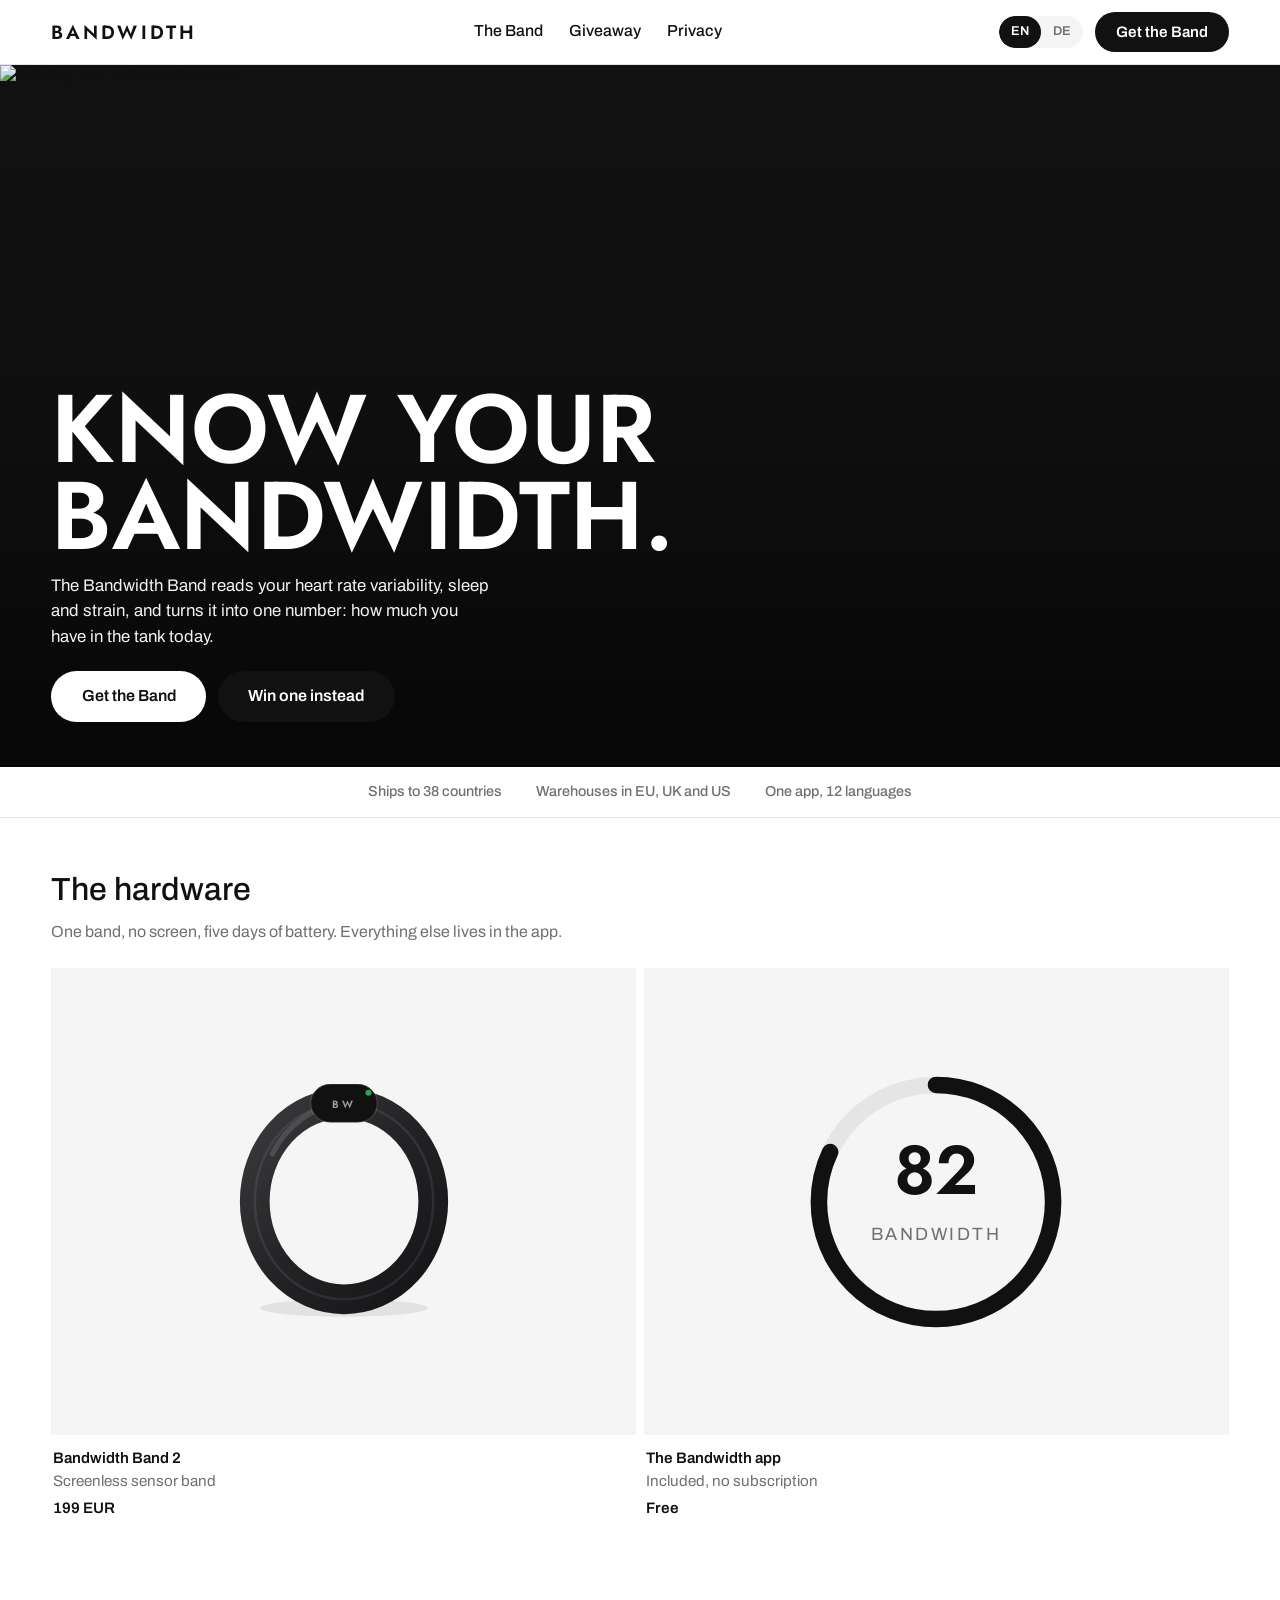
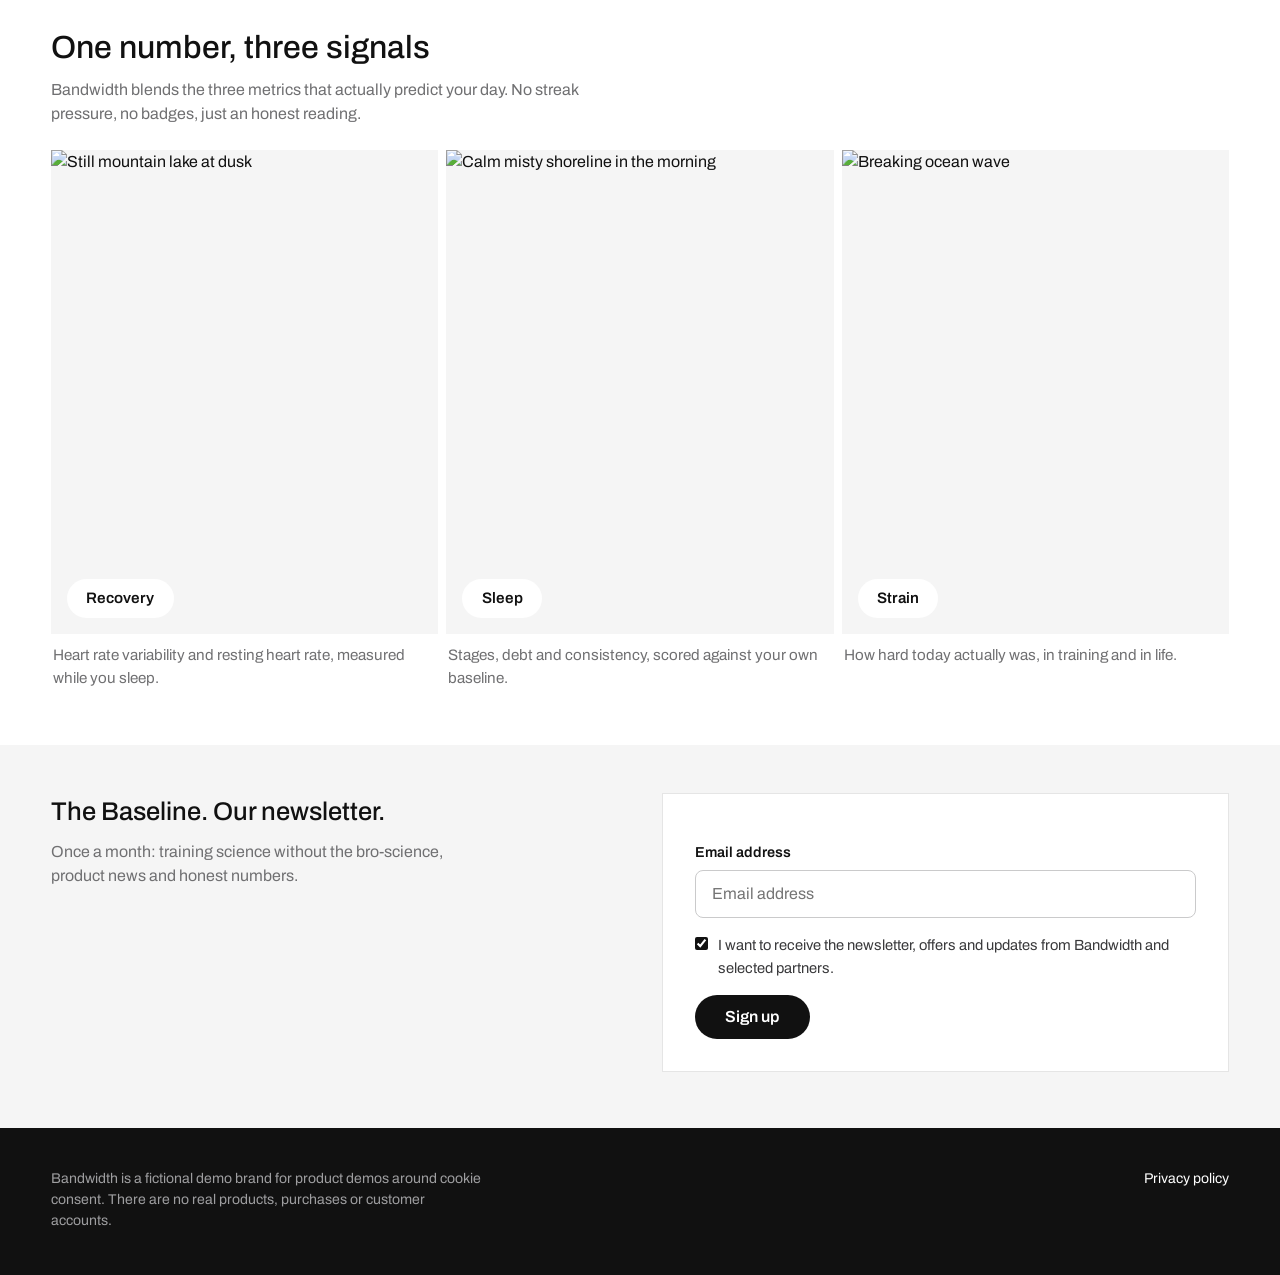
==== commit e728312e: "state: dirty Co-Authored-By: Claude Fable 5 <noreply@anthropic.com>" ====
--- a/index.html
+++ b/index.html
@@ -53,6 +53,56 @@
   </div>
 </div>
 
+
+<section class="section" id="hardware">
+  <div class="wrap">
+    <h2 data-i18n="hw.h2">The hardware</h2>
+    <p class="sub" data-i18n="hw.sub">One band, no screen, five days of battery. Everything else lives in the app.</p>
+    <div class="hw-grid">
+      <a class="hw-card" href="band.html">
+        <div class="hw-visual"><svg viewBox="0 0 320 300" role="img" aria-label="Bandwidth Band 2, a screenless fabric sensor band">
+        <defs>
+          <linearGradient id="strap" x1="0" y1="0" x2="1" y2="1">
+            <stop offset="0" stop-color="#3a3a3c"/>
+            <stop offset=".5" stop-color="#232325"/>
+            <stop offset="1" stop-color="#151517"/>
+          </linearGradient>
+        </defs>
+        <ellipse cx="160" cy="272" rx="96" ry="10" fill="#00000014"/>
+        <ellipse cx="160" cy="150" rx="102" ry="112" fill="none" stroke="url(#strap)" stroke-width="34"/>
+        <ellipse cx="160" cy="150" rx="102" ry="112" fill="none" stroke="#ffffff14" stroke-width="3"/>
+        <path d="M78 96 A102 112 0 0 1 160 38" fill="none" stroke="#ffffff22" stroke-width="6" stroke-linecap="round"/>
+        <rect x="122" y="16" width="76" height="44" rx="22" fill="#111111"/>
+        <rect x="122" y="16" width="76" height="44" rx="22" fill="none" stroke="#ffffff26" stroke-width="1.5"/>
+        <text x="160" y="43" text-anchor="middle" fill="#9e9ea0" font-family="Jost,sans-serif" font-size="12" font-weight="600" letter-spacing="3">BW</text>
+        <circle cx="188" cy="26" r="3.5" fill="#1eaa52"/>
+      </svg></div>
+        <div class="hw-meta">
+          <b data-i18n="prod.h2">Bandwidth Band 2</b>
+          <p data-i18n="hw.cap1">Screenless sensor band</p>
+          <span class="hw-price">199 EUR</span>
+        </div>
+      </a>
+      <a class="hw-card" href="band.html">
+        <div class="hw-visual">
+          <svg viewBox="0 0 220 220" role="img" aria-label="Bandwidth app score ring showing 82">
+            <circle cx="110" cy="110" r="92" fill="none" stroke="#e5e5e5" stroke-width="13"/>
+            <circle cx="110" cy="110" r="92" fill="none" stroke="#111111" stroke-width="13"
+                    stroke-linecap="round" stroke-dasharray="474 578" transform="rotate(-90 110 110)"/>
+            <text x="110" y="104" text-anchor="middle" fill="#111111" font-family="Jost,sans-serif" font-size="54" font-weight="600">82</text>
+            <text x="110" y="140" text-anchor="middle" fill="#707072" font-family="Archivo,sans-serif" font-size="14" letter-spacing="2">BANDWIDTH</text>
+          </svg>
+        </div>
+        <div class="hw-meta">
+          <b data-i18n="hw.app">The Bandwidth app</b>
+          <p data-i18n="hw.cap2">Included, no subscription</p>
+          <span class="hw-price" data-i18n="hw.free">Free</span>
+        </div>
+      </a>
+    </div>
+  </div>
+</section>
+
 <section class="section" id="how">
   <div class="wrap">
     <h2 data-i18n="feat.h2">One number, three signals</h2>
@@ -79,26 +129,6 @@
         </div>
         <div class="tile-meta"><p data-i18n="feat.3p">How hard today actually was, in training and in life.</p></div>
       </div>
-    </div>
-  </div>
-</section>
-
-<section class="score-strip">
-  <div class="wrap">
-    <div class="score-card">
-      <svg viewBox="0 0 220 220" role="img" aria-label="Bandwidth score 82 of 100">
-        <circle cx="110" cy="110" r="92" fill="none" stroke="#e5e5e5" stroke-width="13"/>
-        <circle cx="110" cy="110" r="92" fill="none" stroke="#111111" stroke-width="13"
-                stroke-linecap="round" stroke-dasharray="474 578" transform="rotate(-90 110 110)"/>
-        <text x="110" y="104" text-anchor="middle" fill="#111111" font-family="Jost,sans-serif" font-size="54" font-weight="600">82</text>
-        <text x="110" y="140" text-anchor="middle" fill="#707072" font-family="Archivo,sans-serif" font-size="14" letter-spacing="2">BANDWIDTH</text>
-      </svg>
-      <p class="score-caption" data-i18n="hero.score">Today's bandwidth: 82 of 100. Recovered and ready.</p>
-    </div>
-    <div>
-      <h2 data-i18n="score.h2">Your day, in one number</h2>
-      <p class="sub" data-i18n="score.p">Open the app, see your bandwidth, decide: push, maintain or recover. The score is calibrated to your own baseline, not to an average athlete.</p>
-      <a class="btn" href="band.html" data-i18n="nav.cta">Get the Band</a>
     </div>
   </div>
 </section>
--- a/style.css
+++ b/style.css
@@ -75,6 +75,18 @@
 .tile-meta p{color:var(--mute)}
 @media(max-width:860px){.tile-grid{grid-template-columns:1fr}}
 
+/* Hardware-Streifen: Produktkarten nach Nike-PLP-Muster (Null-Radius, Visual auf Soft-Fläche) */
+.hw-grid{display:grid;grid-template-columns:1fr 1fr;gap:8px}
+.hw-card{display:block}
+.hw-visual{background:var(--cloud);aspect-ratio:5/4;display:grid;place-items:center;padding:32px}
+.hw-visual svg{width:min(280px,60%);height:auto}
+.hw-card:hover .hw-visual{background:#efefef}
+.hw-meta{padding:12px 2px 0;font-size:.95rem}
+.hw-meta b{font-weight:600}
+.hw-meta p{color:var(--mute)}
+.hw-price{display:block;margin-top:4px;font-weight:600}
+@media(max-width:860px){.hw-grid{grid-template-columns:1fr}}
+
 /* Score-Karte (App-Vorschau) auf Soft-Fläche */
 .score-strip{background:var(--cloud)}
 .score-strip .wrap{padding-top:48px;padding-bottom:56px;display:grid;grid-template-columns:1fr 1fr;gap:48px;align-items:center}
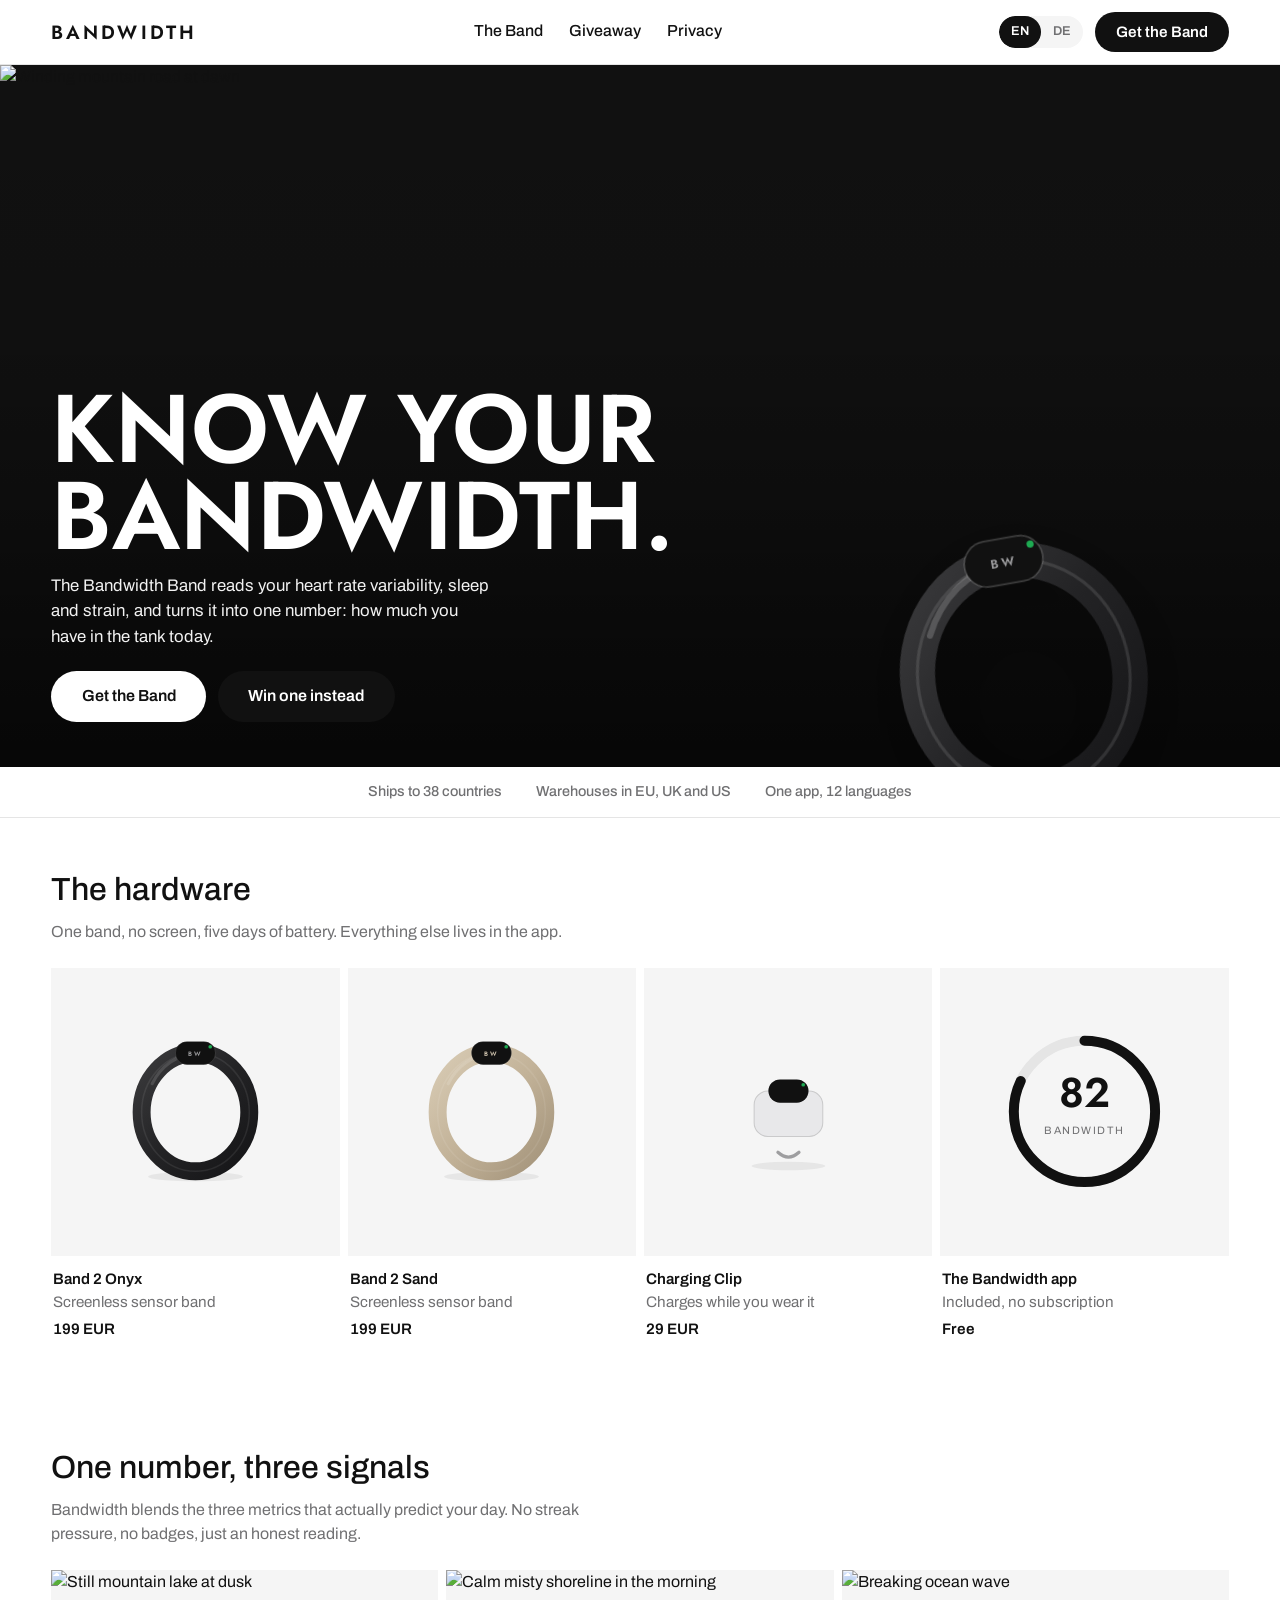
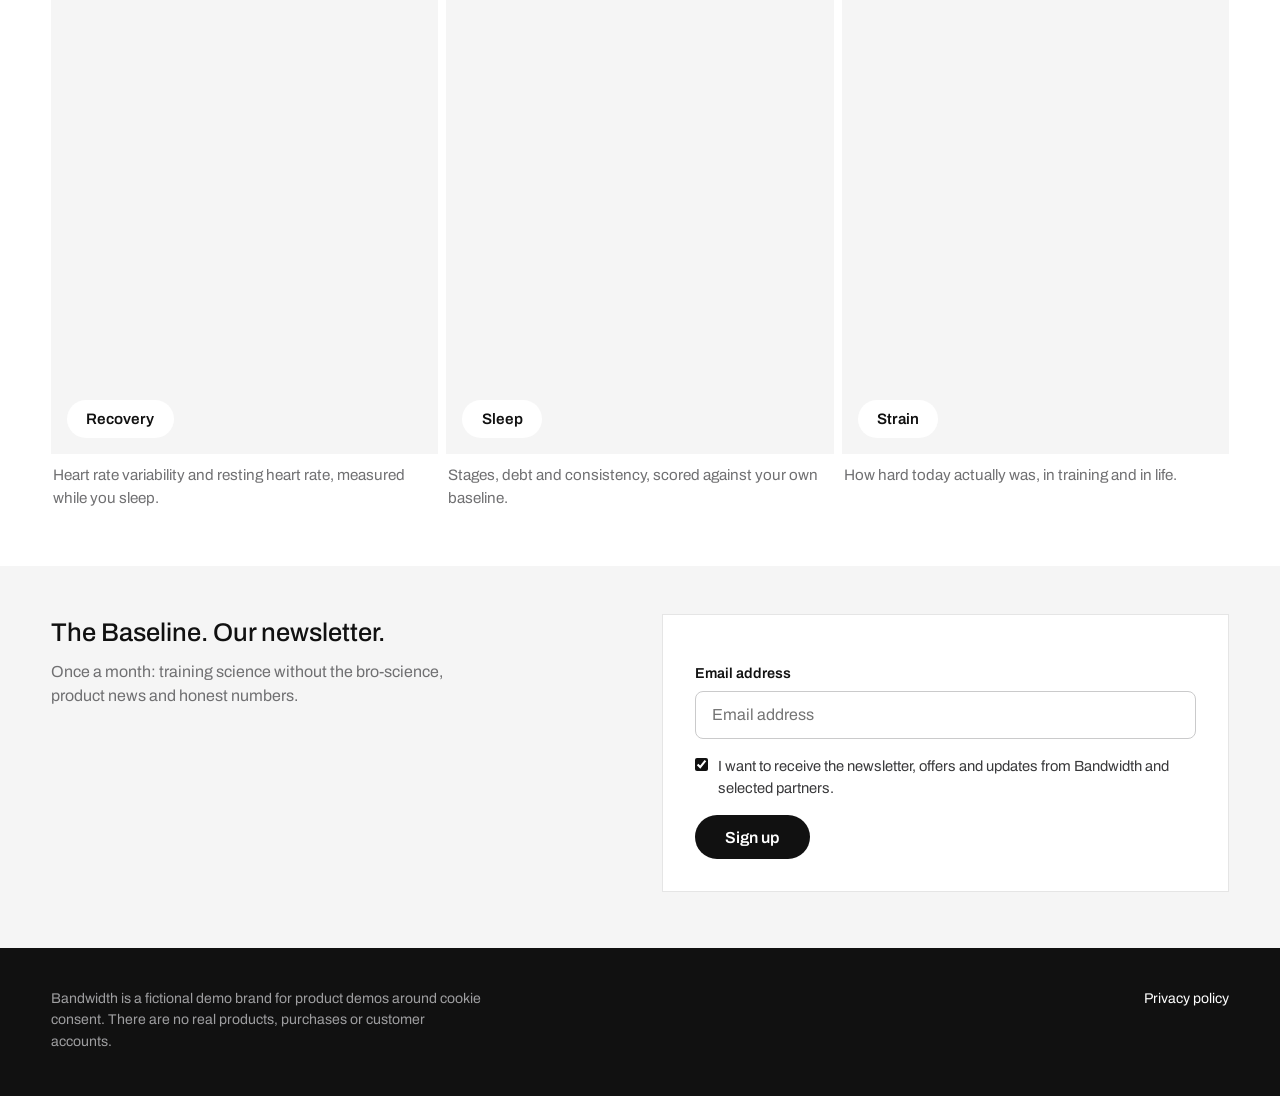
==== commit 23eb0bb5: "state: dirty Co-Authored-By: Claude Fable 5 <noreply@anthropic.com>" ====
--- a/index.html
+++ b/index.html
@@ -35,6 +35,20 @@
 
 <section class="campaign">
   <img src="https://picsum.photos/id/1018/1800/1000" alt="Winding mountain road at dawn" width="1800" height="1000">
+    <div class="campaign-device" aria-hidden="true">
+      <svg viewBox="0 0 320 300">
+        <defs><linearGradient id="strapHero" x1="0" y1="0" x2="1" y2="1">
+          <stop offset="0" stop-color="#3a3a3c"/><stop offset=".5" stop-color="#232325"/><stop offset="1" stop-color="#151517"/>
+        </linearGradient></defs>
+        <ellipse cx="160" cy="150" rx="102" ry="112" fill="none" stroke="url(#strapHero)" stroke-width="34"/>
+        <ellipse cx="160" cy="150" rx="102" ry="112" fill="none" stroke="#ffffff1c" stroke-width="3"/>
+        <path d="M78 96 A102 112 0 0 1 160 38" fill="none" stroke="#ffffff2e" stroke-width="6" stroke-linecap="round"/>
+        <rect x="122" y="16" width="76" height="44" rx="22" fill="#111111"/>
+        <rect x="122" y="16" width="76" height="44" rx="22" fill="none" stroke="#ffffff33" stroke-width="1.5"/>
+        <text x="160" y="43" text-anchor="middle" fill="#9e9ea0" font-family="Jost,sans-serif" font-size="12" font-weight="600" letter-spacing="3">BW</text>
+        <circle cx="188" cy="26" r="3.5" fill="#1eaa52"/>
+      </svg>
+    </div>
   <div class="campaign-copy">
     <h1><span data-i18n="hero.h1a">Know your</span> <span data-i18n="hero.h1b">bandwidth.</span></h1>
     <p data-i18n="hero.p">The Bandwidth Band reads your heart rate variability, sleep and strain, and turns it into one number: how much you have in the tank today.</p>
@@ -60,39 +74,67 @@
     <p class="sub" data-i18n="hw.sub">One band, no screen, five days of battery. Everything else lives in the app.</p>
     <div class="hw-grid">
       <a class="hw-card" href="band.html">
-        <div class="hw-visual"><svg viewBox="0 0 320 300" role="img" aria-label="Bandwidth Band 2, a screenless fabric sensor band">
-        <defs>
-          <linearGradient id="strap" x1="0" y1="0" x2="1" y2="1">
-            <stop offset="0" stop-color="#3a3a3c"/>
-            <stop offset=".5" stop-color="#232325"/>
-            <stop offset="1" stop-color="#151517"/>
-          </linearGradient>
-        </defs>
-        <ellipse cx="160" cy="272" rx="96" ry="10" fill="#00000014"/>
-        <ellipse cx="160" cy="150" rx="102" ry="112" fill="none" stroke="url(#strap)" stroke-width="34"/>
-        <ellipse cx="160" cy="150" rx="102" ry="112" fill="none" stroke="#ffffff14" stroke-width="3"/>
-        <path d="M78 96 A102 112 0 0 1 160 38" fill="none" stroke="#ffffff22" stroke-width="6" stroke-linecap="round"/>
-        <rect x="122" y="16" width="76" height="44" rx="22" fill="#111111"/>
-        <rect x="122" y="16" width="76" height="44" rx="22" fill="none" stroke="#ffffff26" stroke-width="1.5"/>
-        <text x="160" y="43" text-anchor="middle" fill="#9e9ea0" font-family="Jost,sans-serif" font-size="12" font-weight="600" letter-spacing="3">BW</text>
-        <circle cx="188" cy="26" r="3.5" fill="#1eaa52"/>
-      </svg></div>
-        <div class="hw-meta">
-          <b data-i18n="prod.h2">Bandwidth Band 2</b>
+        <div class="hw-visual"><svg viewBox="0 0 320 300" role="img" aria-label="Bandwidth Band 2 sensor band">
+          <defs><linearGradient id="strapOnyx" x1="0" y1="0" x2="1" y2="1">
+            <stop offset="0" stop-color="#3a3a3c"/><stop offset=".5" stop-color="#232325"/><stop offset="1" stop-color="#151517"/>
+          </linearGradient></defs>
+          <ellipse cx="160" cy="272" rx="90" ry="9" fill="#00000010"/>
+          <ellipse cx="160" cy="150" rx="102" ry="112" fill="none" stroke="url(#strapOnyx)" stroke-width="34"/>
+          <ellipse cx="160" cy="150" rx="102" ry="112" fill="none" stroke="#ffffff14" stroke-width="3"/>
+          <path d="M78 96 A102 112 0 0 1 160 38" fill="none" stroke="#ffffff22" stroke-width="6" stroke-linecap="round"/>
+          <rect x="122" y="16" width="76" height="44" rx="22" fill="#111111"/>
+          <rect x="122" y="16" width="76" height="44" rx="22" fill="none" stroke="#ffffff26" stroke-width="1.5"/>
+          <text x="160" y="43" text-anchor="middle" fill="#9e9ea0" font-family="Jost,sans-serif" font-size="12" font-weight="600" letter-spacing="3">BW</text>
+          <circle cx="188" cy="26" r="3.5" fill="#1eaa52"/>
+        </svg></div>
+        <div class="hw-meta">
+          <b data-i18n="hw.p1">Band 2 Onyx</b>
           <p data-i18n="hw.cap1">Screenless sensor band</p>
           <span class="hw-price">199 EUR</span>
         </div>
       </a>
       <a class="hw-card" href="band.html">
-        <div class="hw-visual">
-          <svg viewBox="0 0 220 220" role="img" aria-label="Bandwidth app score ring showing 82">
-            <circle cx="110" cy="110" r="92" fill="none" stroke="#e5e5e5" stroke-width="13"/>
-            <circle cx="110" cy="110" r="92" fill="none" stroke="#111111" stroke-width="13"
-                    stroke-linecap="round" stroke-dasharray="474 578" transform="rotate(-90 110 110)"/>
-            <text x="110" y="104" text-anchor="middle" fill="#111111" font-family="Jost,sans-serif" font-size="54" font-weight="600">82</text>
-            <text x="110" y="140" text-anchor="middle" fill="#707072" font-family="Archivo,sans-serif" font-size="14" letter-spacing="2">BANDWIDTH</text>
-          </svg>
-        </div>
+        <div class="hw-visual"><svg viewBox="0 0 320 300" role="img" aria-label="Bandwidth Band 2 sensor band">
+          <defs><linearGradient id="strapSand" x1="0" y1="0" x2="1" y2="1">
+            <stop offset="0" stop-color="#d8cbb4"/><stop offset=".5" stop-color="#c2b298"/><stop offset="1" stop-color="#a3937a"/>
+          </linearGradient></defs>
+          <ellipse cx="160" cy="272" rx="90" ry="9" fill="#00000010"/>
+          <ellipse cx="160" cy="150" rx="102" ry="112" fill="none" stroke="url(#strapSand)" stroke-width="34"/>
+          <ellipse cx="160" cy="150" rx="102" ry="112" fill="none" stroke="#ffffff14" stroke-width="3"/>
+          <path d="M78 96 A102 112 0 0 1 160 38" fill="none" stroke="#ffffff22" stroke-width="6" stroke-linecap="round"/>
+          <rect x="122" y="16" width="76" height="44" rx="22" fill="#111111"/>
+          <rect x="122" y="16" width="76" height="44" rx="22" fill="none" stroke="#ffffff26" stroke-width="1.5"/>
+          <text x="160" y="43" text-anchor="middle" fill="#cfc3ae" font-family="Jost,sans-serif" font-size="12" font-weight="600" letter-spacing="3">BW</text>
+          <circle cx="188" cy="26" r="3.5" fill="#1eaa52"/>
+        </svg></div>
+        <div class="hw-meta">
+          <b data-i18n="hw.p2">Band 2 Sand</b>
+          <p data-i18n="hw.cap1">Screenless sensor band</p>
+          <span class="hw-price">199 EUR</span>
+        </div>
+      </a>
+      <a class="hw-card" href="band.html">
+        <div class="hw-visual"><svg viewBox="0 0 320 300" role="img" aria-label="Bandwidth charging clip">
+          <ellipse cx="160" cy="252" rx="70" ry="8" fill="#00000010"/>
+          <rect x="95" y="110" width="130" height="86" rx="26" fill="#e8e8ea"/>
+          <rect x="95" y="110" width="130" height="86" rx="26" fill="none" stroke="#cacacb" stroke-width="2"/>
+          <rect x="122" y="88" width="76" height="44" rx="22" fill="#111111"/>
+          <circle cx="188" cy="98" r="3.5" fill="#1eaa52"/>
+          <path d="M140 226 q20 18 40 0" fill="none" stroke="#9e9ea0" stroke-width="6" stroke-linecap="round"/>
+        </svg></div>
+        <div class="hw-meta">
+          <b data-i18n="hw.p3">Charging Clip</b>
+          <p data-i18n="hw.cap3">Charges while you wear it</p>
+          <span class="hw-price">29 EUR</span>
+        </div>
+      </a>
+      <a class="hw-card" href="band.html">
+        <div class="hw-visual"><svg viewBox="0 0 220 220" role="img" aria-label="Bandwidth app score ring showing 82">
+          <circle cx="110" cy="110" r="92" fill="none" stroke="#e5e5e5" stroke-width="13"/>
+          <circle cx="110" cy="110" r="92" fill="none" stroke="#111111" stroke-width="13" stroke-linecap="round" stroke-dasharray="474 578" transform="rotate(-90 110 110)"/>
+          <text x="110" y="104" text-anchor="middle" fill="#111111" font-family="Jost,sans-serif" font-size="54" font-weight="600">82</text>
+          <text x="110" y="140" text-anchor="middle" fill="#707072" font-family="Archivo,sans-serif" font-size="14" letter-spacing="2">BANDWIDTH</text>
+        </svg></div>
         <div class="hw-meta">
           <b data-i18n="hw.app">The Bandwidth app</b>
           <p data-i18n="hw.cap2">Included, no subscription</p>
--- a/style.css
+++ b/style.css
@@ -47,7 +47,10 @@
 .campaign{position:relative;overflow:hidden;background:var(--ink)}
 .campaign img{width:100%;height:min(78vh,720px);object-fit:cover}
 .campaign::after{content:"";position:absolute;inset:0;background:linear-gradient(to top,rgba(0,0,0,.62) 0%,rgba(0,0,0,.25) 38%,rgba(0,0,0,.08) 60%,transparent 100%)}
-.campaign-copy{position:absolute;z-index:1;inset:auto 0 0 0;padding:0 clamp(24px,4vw,80px) clamp(32px,5vh,56px);max-width:1440px;margin:0 auto;color:var(--canvas)}
+.campaign-device{position:absolute;z-index:1;right:clamp(16px,7vw,140px);bottom:-72px;width:clamp(240px,26vw,400px);transform:rotate(-10deg);filter:drop-shadow(0 24px 40px rgba(0,0,0,.35))}
+.campaign-device svg{width:100%;height:auto}
+@media(max-width:860px){.campaign-device{display:none}}
+.campaign-copy{position:absolute;z-index:2;inset:auto 0 0 0;padding:0 clamp(24px,4vw,80px) clamp(32px,5vh,56px);max-width:1440px;margin:0 auto;color:var(--canvas)}
 .campaign h1{font-family:var(--display);font-weight:600;text-transform:uppercase;font-size:clamp(2.6rem,7.5vw,6rem);line-height:.9;letter-spacing:.005em}
 .campaign p{margin-top:14px;max-width:44ch;font-size:1.05rem;color:#f2f2f2}
 .hero-ctas{margin-top:22px;display:flex;gap:12px;flex-wrap:wrap}
@@ -76,16 +79,17 @@
 @media(max-width:860px){.tile-grid{grid-template-columns:1fr}}
 
 /* Hardware-Streifen: Produktkarten nach Nike-PLP-Muster (Null-Radius, Visual auf Soft-Fläche) */
-.hw-grid{display:grid;grid-template-columns:1fr 1fr;gap:8px}
+.hw-grid{display:grid;grid-template-columns:repeat(4,1fr);gap:8px}
 .hw-card{display:block}
-.hw-visual{background:var(--cloud);aspect-ratio:5/4;display:grid;place-items:center;padding:32px}
-.hw-visual svg{width:min(280px,60%);height:auto}
+.hw-visual{background:var(--cloud);aspect-ratio:1/1;display:grid;place-items:center;padding:20px}
+.hw-visual svg{width:68%;height:auto}
 .hw-card:hover .hw-visual{background:#efefef}
 .hw-meta{padding:12px 2px 0;font-size:.95rem}
 .hw-meta b{font-weight:600}
 .hw-meta p{color:var(--mute)}
 .hw-price{display:block;margin-top:4px;font-weight:600}
-@media(max-width:860px){.hw-grid{grid-template-columns:1fr}}
+@media(max-width:1023px){.hw-grid{grid-template-columns:repeat(2,1fr)}}
+@media(max-width:599px){.hw-grid{grid-template-columns:1fr}}
 
 /* Score-Karte (App-Vorschau) auf Soft-Fläche */
 .score-strip{background:var(--cloud)}
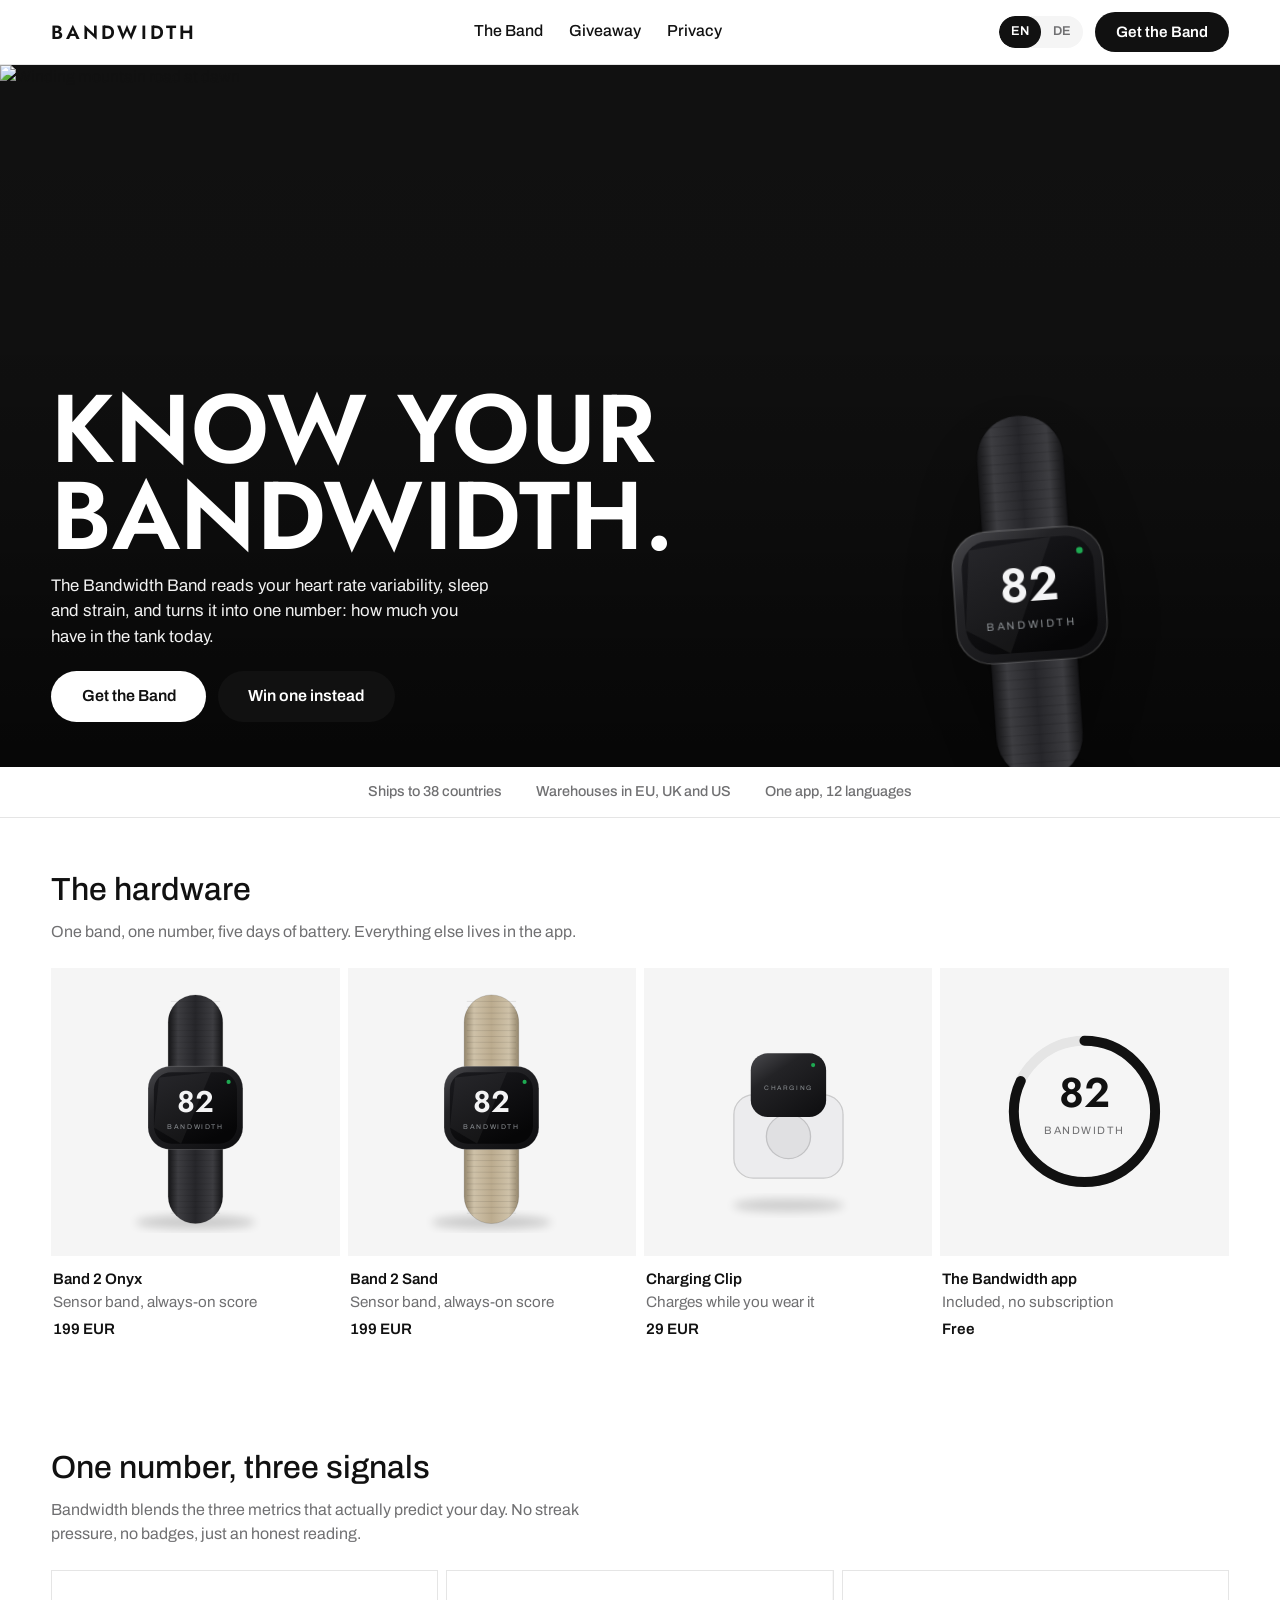
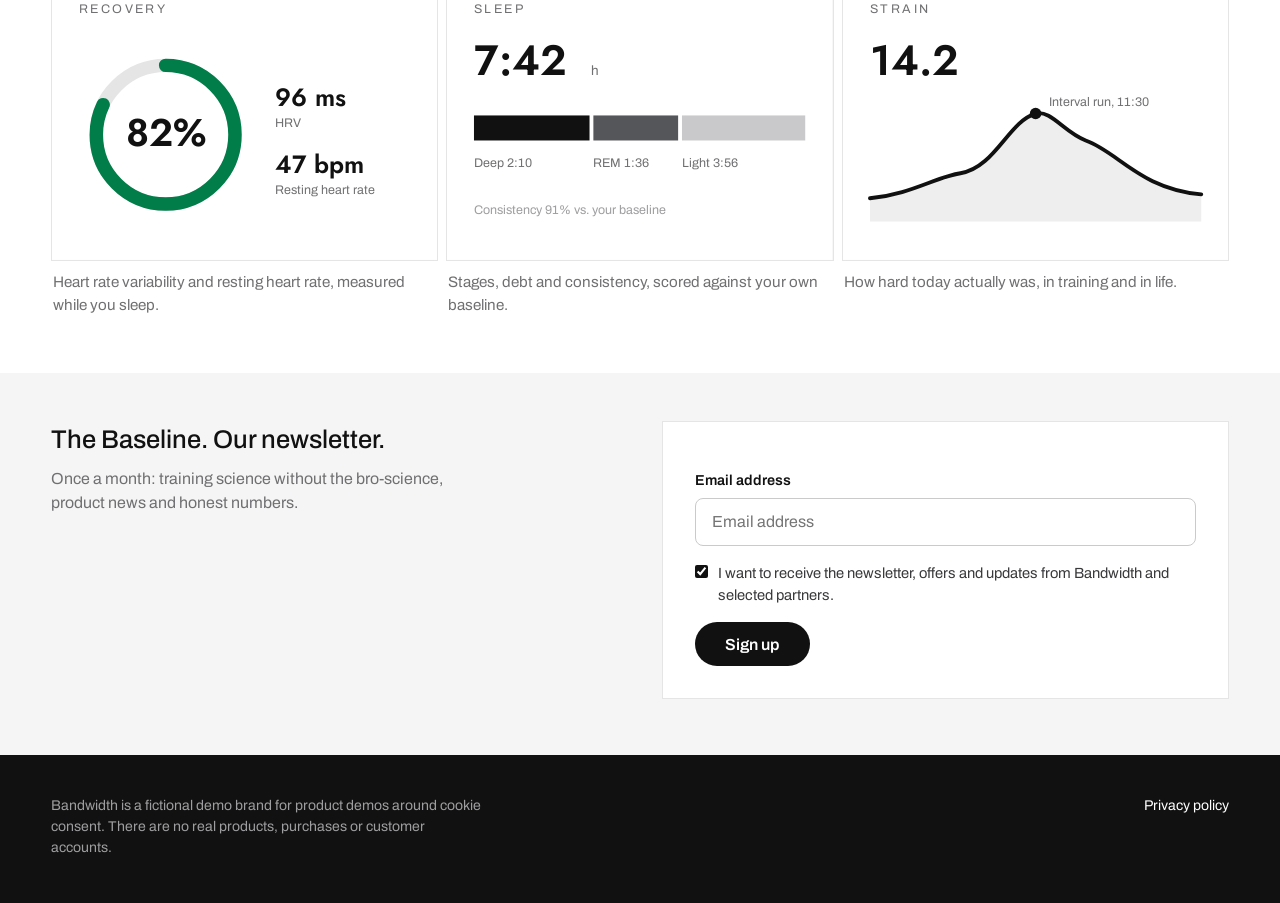
==== commit d8aee0ae: "state: dirty Co-Authored-By: Claude Fable 5 <noreply@anthropic.com>" ====
--- a/index.html
+++ b/index.html
@@ -35,20 +35,57 @@
 
 <section class="campaign">
   <img src="https://picsum.photos/id/1018/1800/1000" alt="Winding mountain road at dawn" width="1800" height="1000">
-    <div class="campaign-device" aria-hidden="true">
-      <svg viewBox="0 0 320 300">
-        <defs><linearGradient id="strapHero" x1="0" y1="0" x2="1" y2="1">
-          <stop offset="0" stop-color="#3a3a3c"/><stop offset=".5" stop-color="#232325"/><stop offset="1" stop-color="#151517"/>
-        </linearGradient></defs>
-        <ellipse cx="160" cy="150" rx="102" ry="112" fill="none" stroke="url(#strapHero)" stroke-width="34"/>
-        <ellipse cx="160" cy="150" rx="102" ry="112" fill="none" stroke="#ffffff1c" stroke-width="3"/>
-        <path d="M78 96 A102 112 0 0 1 160 38" fill="none" stroke="#ffffff2e" stroke-width="6" stroke-linecap="round"/>
-        <rect x="122" y="16" width="76" height="44" rx="22" fill="#111111"/>
-        <rect x="122" y="16" width="76" height="44" rx="22" fill="none" stroke="#ffffff33" stroke-width="1.5"/>
-        <text x="160" y="43" text-anchor="middle" fill="#9e9ea0" font-family="Jost,sans-serif" font-size="12" font-weight="600" letter-spacing="3">BW</text>
-        <circle cx="188" cy="26" r="3.5" fill="#1eaa52"/>
-      </svg>
-    </div>
+    <div class="campaign-device" aria-hidden="true"><svg viewBox="0 0 260 372" role="img" aria-label="Bandwidth Band 2 fitness band, front view">
+    <defs>
+      <linearGradient id="strapvHD" x1="0" y1="0" x2="1" y2="0">
+        <stop offset="0" stop-color="#141416"/><stop offset=".18" stop-color="#3d3d41"/>
+        <stop offset=".5" stop-color="#26262a"/><stop offset=".82" stop-color="#3d3d41"/>
+        <stop offset="1" stop-color="#141416"/>
+      </linearGradient>
+      <linearGradient id="caseHD" x1="0" y1="0" x2=".8" y2="1">
+        <stop offset="0" stop-color="#4a4a4e"/><stop offset=".35" stop-color="#232326"/><stop offset="1" stop-color="#101012"/>
+      </linearGradient>
+      <linearGradient id="glassHD" x1="0" y1="0" x2=".6" y2="1">
+        <stop offset="0" stop-color="#1b1b1f"/><stop offset="1" stop-color="#060607"/>
+      </linearGradient>
+      <filter id="softHD" x="-40%" y="-40%" width="180%" height="180%">
+        <feGaussianBlur stdDeviation="7"/>
+      </filter>
+    </defs>
+    <ellipse cx="130" cy="356" rx="92" ry="10" fill="#000000" opacity=".18" filter="url(#softHD)"/>
+    <rect x="88" y="6" width="84" height="352" rx="42" fill="url(#strapvHD)"/>
+    <rect x="88" y="6" width="84" height="352" rx="42" fill="none" stroke="#00000022" stroke-width="1.5"/>
+    <line x1="92" y1="16" x2="168" y2="16" stroke="#000000" stroke-opacity=".10" stroke-width="1.4"/>
+<line x1="92" y1="25" x2="168" y2="25" stroke="#000000" stroke-opacity=".10" stroke-width="1.4"/>
+<line x1="92" y1="34" x2="168" y2="34" stroke="#000000" stroke-opacity=".10" stroke-width="1.4"/>
+<line x1="92" y1="43" x2="168" y2="43" stroke="#000000" stroke-opacity=".10" stroke-width="1.4"/>
+<line x1="92" y1="52" x2="168" y2="52" stroke="#000000" stroke-opacity=".10" stroke-width="1.4"/>
+<line x1="92" y1="61" x2="168" y2="61" stroke="#000000" stroke-opacity=".10" stroke-width="1.4"/>
+<line x1="92" y1="70" x2="168" y2="70" stroke="#000000" stroke-opacity=".10" stroke-width="1.4"/>
+<line x1="92" y1="79" x2="168" y2="79" stroke="#000000" stroke-opacity=".10" stroke-width="1.4"/>
+<line x1="92" y1="88" x2="168" y2="88" stroke="#000000" stroke-opacity=".10" stroke-width="1.4"/>
+<line x1="92" y1="97" x2="168" y2="97" stroke="#000000" stroke-opacity=".10" stroke-width="1.4"/>
+<line x1="92" y1="106" x2="168" y2="106" stroke="#000000" stroke-opacity=".10" stroke-width="1.4"/>
+<line x1="92" y1="252" x2="168" y2="252" stroke="#000000" stroke-opacity=".10" stroke-width="1.4"/>
+<line x1="92" y1="261" x2="168" y2="261" stroke="#000000" stroke-opacity=".10" stroke-width="1.4"/>
+<line x1="92" y1="270" x2="168" y2="270" stroke="#000000" stroke-opacity=".10" stroke-width="1.4"/>
+<line x1="92" y1="279" x2="168" y2="279" stroke="#000000" stroke-opacity=".10" stroke-width="1.4"/>
+<line x1="92" y1="288" x2="168" y2="288" stroke="#000000" stroke-opacity=".10" stroke-width="1.4"/>
+<line x1="92" y1="297" x2="168" y2="297" stroke="#000000" stroke-opacity=".10" stroke-width="1.4"/>
+<line x1="92" y1="306" x2="168" y2="306" stroke="#000000" stroke-opacity=".10" stroke-width="1.4"/>
+<line x1="92" y1="315" x2="168" y2="315" stroke="#000000" stroke-opacity=".10" stroke-width="1.4"/>
+<line x1="92" y1="324" x2="168" y2="324" stroke="#000000" stroke-opacity=".10" stroke-width="1.4"/>
+<line x1="92" y1="333" x2="168" y2="333" stroke="#000000" stroke-opacity=".10" stroke-width="1.4"/>
+<line x1="92" y1="342" x2="168" y2="342" stroke="#000000" stroke-opacity=".10" stroke-width="1.4"/>
+    
+    <rect x="57" y="116" width="146" height="128" rx="34" fill="url(#caseHD)"/>
+    <rect x="57" y="116" width="146" height="128" rx="34" fill="none" stroke="#ffffff2a" stroke-width="1.5"/>
+    <rect x="66" y="125" width="128" height="110" rx="27" fill="url(#glassHD)"/>
+    <path d="M74 133 L154 125 L108 235 L66 210 Z" fill="#ffffff" opacity=".05"/>
+    <text x="130" y="186" text-anchor="middle" fill="#f4f4f5" font-family="Jost,sans-serif" font-size="46" font-weight="600">82</text>
+    <text x="130" y="212" text-anchor="middle" fill="#8b8f93" font-family="Archivo,sans-serif" font-size="10.5" letter-spacing="2.5">BANDWIDTH</text>
+    <circle cx="181" cy="140" r="3.2" fill="#1eaa52"/>
+  </svg></div>
   <div class="campaign-copy">
     <h1><span data-i18n="hero.h1a">Know your</span> <span data-i18n="hero.h1b">bandwidth.</span></h1>
     <p data-i18n="hero.p">The Bandwidth Band reads your heart rate variability, sleep and strain, and turns it into one number: how much you have in the tank today.</p>
@@ -74,19 +111,57 @@
     <p class="sub" data-i18n="hw.sub">One band, no screen, five days of battery. Everything else lives in the app.</p>
     <div class="hw-grid">
       <a class="hw-card" href="band.html">
-        <div class="hw-visual"><svg viewBox="0 0 320 300" role="img" aria-label="Bandwidth Band 2 sensor band">
-          <defs><linearGradient id="strapOnyx" x1="0" y1="0" x2="1" y2="1">
-            <stop offset="0" stop-color="#3a3a3c"/><stop offset=".5" stop-color="#232325"/><stop offset="1" stop-color="#151517"/>
-          </linearGradient></defs>
-          <ellipse cx="160" cy="272" rx="90" ry="9" fill="#00000010"/>
-          <ellipse cx="160" cy="150" rx="102" ry="112" fill="none" stroke="url(#strapOnyx)" stroke-width="34"/>
-          <ellipse cx="160" cy="150" rx="102" ry="112" fill="none" stroke="#ffffff14" stroke-width="3"/>
-          <path d="M78 96 A102 112 0 0 1 160 38" fill="none" stroke="#ffffff22" stroke-width="6" stroke-linecap="round"/>
-          <rect x="122" y="16" width="76" height="44" rx="22" fill="#111111"/>
-          <rect x="122" y="16" width="76" height="44" rx="22" fill="none" stroke="#ffffff26" stroke-width="1.5"/>
-          <text x="160" y="43" text-anchor="middle" fill="#9e9ea0" font-family="Jost,sans-serif" font-size="12" font-weight="600" letter-spacing="3">BW</text>
-          <circle cx="188" cy="26" r="3.5" fill="#1eaa52"/>
-        </svg></div>
+        <div class="hw-visual"><svg viewBox="0 0 260 372" role="img" aria-label="Bandwidth Band 2 fitness band, front view">
+    <defs>
+      <linearGradient id="strapvOC" x1="0" y1="0" x2="1" y2="0">
+        <stop offset="0" stop-color="#141416"/><stop offset=".18" stop-color="#3d3d41"/>
+        <stop offset=".5" stop-color="#26262a"/><stop offset=".82" stop-color="#3d3d41"/>
+        <stop offset="1" stop-color="#141416"/>
+      </linearGradient>
+      <linearGradient id="caseOC" x1="0" y1="0" x2=".8" y2="1">
+        <stop offset="0" stop-color="#4a4a4e"/><stop offset=".35" stop-color="#232326"/><stop offset="1" stop-color="#101012"/>
+      </linearGradient>
+      <linearGradient id="glassOC" x1="0" y1="0" x2=".6" y2="1">
+        <stop offset="0" stop-color="#1b1b1f"/><stop offset="1" stop-color="#060607"/>
+      </linearGradient>
+      <filter id="softOC" x="-40%" y="-40%" width="180%" height="180%">
+        <feGaussianBlur stdDeviation="7"/>
+      </filter>
+    </defs>
+    <ellipse cx="130" cy="356" rx="92" ry="10" fill="#000000" opacity=".18" filter="url(#softOC)"/>
+    <rect x="88" y="6" width="84" height="352" rx="42" fill="url(#strapvOC)"/>
+    <rect x="88" y="6" width="84" height="352" rx="42" fill="none" stroke="#00000022" stroke-width="1.5"/>
+    <line x1="92" y1="16" x2="168" y2="16" stroke="#000000" stroke-opacity=".10" stroke-width="1.4"/>
+<line x1="92" y1="25" x2="168" y2="25" stroke="#000000" stroke-opacity=".10" stroke-width="1.4"/>
+<line x1="92" y1="34" x2="168" y2="34" stroke="#000000" stroke-opacity=".10" stroke-width="1.4"/>
+<line x1="92" y1="43" x2="168" y2="43" stroke="#000000" stroke-opacity=".10" stroke-width="1.4"/>
+<line x1="92" y1="52" x2="168" y2="52" stroke="#000000" stroke-opacity=".10" stroke-width="1.4"/>
+<line x1="92" y1="61" x2="168" y2="61" stroke="#000000" stroke-opacity=".10" stroke-width="1.4"/>
+<line x1="92" y1="70" x2="168" y2="70" stroke="#000000" stroke-opacity=".10" stroke-width="1.4"/>
+<line x1="92" y1="79" x2="168" y2="79" stroke="#000000" stroke-opacity=".10" stroke-width="1.4"/>
+<line x1="92" y1="88" x2="168" y2="88" stroke="#000000" stroke-opacity=".10" stroke-width="1.4"/>
+<line x1="92" y1="97" x2="168" y2="97" stroke="#000000" stroke-opacity=".10" stroke-width="1.4"/>
+<line x1="92" y1="106" x2="168" y2="106" stroke="#000000" stroke-opacity=".10" stroke-width="1.4"/>
+<line x1="92" y1="252" x2="168" y2="252" stroke="#000000" stroke-opacity=".10" stroke-width="1.4"/>
+<line x1="92" y1="261" x2="168" y2="261" stroke="#000000" stroke-opacity=".10" stroke-width="1.4"/>
+<line x1="92" y1="270" x2="168" y2="270" stroke="#000000" stroke-opacity=".10" stroke-width="1.4"/>
+<line x1="92" y1="279" x2="168" y2="279" stroke="#000000" stroke-opacity=".10" stroke-width="1.4"/>
+<line x1="92" y1="288" x2="168" y2="288" stroke="#000000" stroke-opacity=".10" stroke-width="1.4"/>
+<line x1="92" y1="297" x2="168" y2="297" stroke="#000000" stroke-opacity=".10" stroke-width="1.4"/>
+<line x1="92" y1="306" x2="168" y2="306" stroke="#000000" stroke-opacity=".10" stroke-width="1.4"/>
+<line x1="92" y1="315" x2="168" y2="315" stroke="#000000" stroke-opacity=".10" stroke-width="1.4"/>
+<line x1="92" y1="324" x2="168" y2="324" stroke="#000000" stroke-opacity=".10" stroke-width="1.4"/>
+<line x1="92" y1="333" x2="168" y2="333" stroke="#000000" stroke-opacity=".10" stroke-width="1.4"/>
+<line x1="92" y1="342" x2="168" y2="342" stroke="#000000" stroke-opacity=".10" stroke-width="1.4"/>
+    
+    <rect x="57" y="116" width="146" height="128" rx="34" fill="url(#caseOC)"/>
+    <rect x="57" y="116" width="146" height="128" rx="34" fill="none" stroke="#ffffff2a" stroke-width="1.5"/>
+    <rect x="66" y="125" width="128" height="110" rx="27" fill="url(#glassOC)"/>
+    <path d="M74 133 L154 125 L108 235 L66 210 Z" fill="#ffffff" opacity=".05"/>
+    <text x="130" y="186" text-anchor="middle" fill="#f4f4f5" font-family="Jost,sans-serif" font-size="46" font-weight="600">82</text>
+    <text x="130" y="212" text-anchor="middle" fill="#8b8f93" font-family="Archivo,sans-serif" font-size="10.5" letter-spacing="2.5">BANDWIDTH</text>
+    <circle cx="181" cy="140" r="3.2" fill="#1eaa52"/>
+  </svg></div>
         <div class="hw-meta">
           <b data-i18n="hw.p1">Band 2 Onyx</b>
           <p data-i18n="hw.cap1">Screenless sensor band</p>
@@ -94,19 +169,57 @@
         </div>
       </a>
       <a class="hw-card" href="band.html">
-        <div class="hw-visual"><svg viewBox="0 0 320 300" role="img" aria-label="Bandwidth Band 2 sensor band">
-          <defs><linearGradient id="strapSand" x1="0" y1="0" x2="1" y2="1">
-            <stop offset="0" stop-color="#d8cbb4"/><stop offset=".5" stop-color="#c2b298"/><stop offset="1" stop-color="#a3937a"/>
-          </linearGradient></defs>
-          <ellipse cx="160" cy="272" rx="90" ry="9" fill="#00000010"/>
-          <ellipse cx="160" cy="150" rx="102" ry="112" fill="none" stroke="url(#strapSand)" stroke-width="34"/>
-          <ellipse cx="160" cy="150" rx="102" ry="112" fill="none" stroke="#ffffff14" stroke-width="3"/>
-          <path d="M78 96 A102 112 0 0 1 160 38" fill="none" stroke="#ffffff22" stroke-width="6" stroke-linecap="round"/>
-          <rect x="122" y="16" width="76" height="44" rx="22" fill="#111111"/>
-          <rect x="122" y="16" width="76" height="44" rx="22" fill="none" stroke="#ffffff26" stroke-width="1.5"/>
-          <text x="160" y="43" text-anchor="middle" fill="#cfc3ae" font-family="Jost,sans-serif" font-size="12" font-weight="600" letter-spacing="3">BW</text>
-          <circle cx="188" cy="26" r="3.5" fill="#1eaa52"/>
-        </svg></div>
+        <div class="hw-visual"><svg viewBox="0 0 260 372" role="img" aria-label="Bandwidth Band 2 fitness band, front view">
+    <defs>
+      <linearGradient id="strapvSC" x1="0" y1="0" x2="1" y2="0">
+        <stop offset="0" stop-color="#94866c"/><stop offset=".18" stop-color="#cec1a8"/>
+        <stop offset=".5" stop-color="#bbab8e"/><stop offset=".82" stop-color="#cec1a8"/>
+        <stop offset="1" stop-color="#94866c"/>
+      </linearGradient>
+      <linearGradient id="caseSC" x1="0" y1="0" x2=".8" y2="1">
+        <stop offset="0" stop-color="#4a4a4e"/><stop offset=".35" stop-color="#232326"/><stop offset="1" stop-color="#101012"/>
+      </linearGradient>
+      <linearGradient id="glassSC" x1="0" y1="0" x2=".6" y2="1">
+        <stop offset="0" stop-color="#1b1b1f"/><stop offset="1" stop-color="#060607"/>
+      </linearGradient>
+      <filter id="softSC" x="-40%" y="-40%" width="180%" height="180%">
+        <feGaussianBlur stdDeviation="7"/>
+      </filter>
+    </defs>
+    <ellipse cx="130" cy="356" rx="92" ry="10" fill="#000000" opacity=".18" filter="url(#softSC)"/>
+    <rect x="88" y="6" width="84" height="352" rx="42" fill="url(#strapvSC)"/>
+    <rect x="88" y="6" width="84" height="352" rx="42" fill="none" stroke="#00000022" stroke-width="1.5"/>
+    <line x1="92" y1="16" x2="168" y2="16" stroke="#000000" stroke-opacity=".10" stroke-width="1.4"/>
+<line x1="92" y1="25" x2="168" y2="25" stroke="#000000" stroke-opacity=".10" stroke-width="1.4"/>
+<line x1="92" y1="34" x2="168" y2="34" stroke="#000000" stroke-opacity=".10" stroke-width="1.4"/>
+<line x1="92" y1="43" x2="168" y2="43" stroke="#000000" stroke-opacity=".10" stroke-width="1.4"/>
+<line x1="92" y1="52" x2="168" y2="52" stroke="#000000" stroke-opacity=".10" stroke-width="1.4"/>
+<line x1="92" y1="61" x2="168" y2="61" stroke="#000000" stroke-opacity=".10" stroke-width="1.4"/>
+<line x1="92" y1="70" x2="168" y2="70" stroke="#000000" stroke-opacity=".10" stroke-width="1.4"/>
+<line x1="92" y1="79" x2="168" y2="79" stroke="#000000" stroke-opacity=".10" stroke-width="1.4"/>
+<line x1="92" y1="88" x2="168" y2="88" stroke="#000000" stroke-opacity=".10" stroke-width="1.4"/>
+<line x1="92" y1="97" x2="168" y2="97" stroke="#000000" stroke-opacity=".10" stroke-width="1.4"/>
+<line x1="92" y1="106" x2="168" y2="106" stroke="#000000" stroke-opacity=".10" stroke-width="1.4"/>
+<line x1="92" y1="252" x2="168" y2="252" stroke="#000000" stroke-opacity=".10" stroke-width="1.4"/>
+<line x1="92" y1="261" x2="168" y2="261" stroke="#000000" stroke-opacity=".10" stroke-width="1.4"/>
+<line x1="92" y1="270" x2="168" y2="270" stroke="#000000" stroke-opacity=".10" stroke-width="1.4"/>
+<line x1="92" y1="279" x2="168" y2="279" stroke="#000000" stroke-opacity=".10" stroke-width="1.4"/>
+<line x1="92" y1="288" x2="168" y2="288" stroke="#000000" stroke-opacity=".10" stroke-width="1.4"/>
+<line x1="92" y1="297" x2="168" y2="297" stroke="#000000" stroke-opacity=".10" stroke-width="1.4"/>
+<line x1="92" y1="306" x2="168" y2="306" stroke="#000000" stroke-opacity=".10" stroke-width="1.4"/>
+<line x1="92" y1="315" x2="168" y2="315" stroke="#000000" stroke-opacity=".10" stroke-width="1.4"/>
+<line x1="92" y1="324" x2="168" y2="324" stroke="#000000" stroke-opacity=".10" stroke-width="1.4"/>
+<line x1="92" y1="333" x2="168" y2="333" stroke="#000000" stroke-opacity=".10" stroke-width="1.4"/>
+<line x1="92" y1="342" x2="168" y2="342" stroke="#000000" stroke-opacity=".10" stroke-width="1.4"/>
+    
+    <rect x="57" y="116" width="146" height="128" rx="34" fill="url(#caseSC)"/>
+    <rect x="57" y="116" width="146" height="128" rx="34" fill="none" stroke="#ffffff2a" stroke-width="1.5"/>
+    <rect x="66" y="125" width="128" height="110" rx="27" fill="url(#glassSC)"/>
+    <path d="M74 133 L154 125 L108 235 L66 210 Z" fill="#ffffff" opacity=".05"/>
+    <text x="130" y="186" text-anchor="middle" fill="#f4f4f5" font-family="Jost,sans-serif" font-size="46" font-weight="600">82</text>
+    <text x="130" y="212" text-anchor="middle" fill="#8b8f93" font-family="Archivo,sans-serif" font-size="10.5" letter-spacing="2.5">BANDWIDTH</text>
+    <circle cx="181" cy="140" r="3.2" fill="#1eaa52"/>
+  </svg></div>
         <div class="hw-meta">
           <b data-i18n="hw.p2">Band 2 Sand</b>
           <p data-i18n="hw.cap1">Screenless sensor band</p>
@@ -114,14 +227,18 @@
         </div>
       </a>
       <a class="hw-card" href="band.html">
-        <div class="hw-visual"><svg viewBox="0 0 320 300" role="img" aria-label="Bandwidth charging clip">
-          <ellipse cx="160" cy="252" rx="70" ry="8" fill="#00000010"/>
-          <rect x="95" y="110" width="130" height="86" rx="26" fill="#e8e8ea"/>
-          <rect x="95" y="110" width="130" height="86" rx="26" fill="none" stroke="#cacacb" stroke-width="2"/>
-          <rect x="122" y="88" width="76" height="44" rx="22" fill="#111111"/>
-          <circle cx="188" cy="98" r="3.5" fill="#1eaa52"/>
-          <path d="M140 226 q20 18 40 0" fill="none" stroke="#9e9ea0" stroke-width="6" stroke-linecap="round"/>
-        </svg></div>
+        <div class="hw-visual"><svg viewBox="0 0 260 372" role="img" aria-label="Bandwidth charging clip">
+    <defs><filter id="softCL" x="-40%" y="-40%" width="180%" height="180%"><feGaussianBlur stdDeviation="7"/></filter>
+    <linearGradient id="caseCL" x1="0" y1="0" x2=".8" y2="1"><stop offset="0" stop-color="#4a4a4e"/><stop offset=".35" stop-color="#232326"/><stop offset="1" stop-color="#101012"/></linearGradient></defs>
+    <ellipse cx="130" cy="330" rx="86" ry="10" fill="#000000" opacity=".16" filter="url(#softCL)"/>
+    <rect x="46" y="160" width="168" height="128" rx="30" fill="#ececee"/>
+    <rect x="46" y="160" width="168" height="128" rx="30" fill="none" stroke="#cacacb" stroke-width="2"/>
+    <circle cx="130" cy="224" r="34" fill="#e0e0e2"/>
+    <circle cx="130" cy="224" r="34" fill="none" stroke="#c2c2c4" stroke-width="2"/>
+    <rect x="72" y="96" width="116" height="98" rx="26" fill="url(#caseCL)"/>
+    <circle cx="168" cy="114" r="3.2" fill="#1eaa52"/>
+    <text x="130" y="152" text-anchor="middle" fill="#8b8f93" font-family="Archivo,sans-serif" font-size="10" letter-spacing="2.5">CHARGING</text>
+  </svg></div>
         <div class="hw-meta">
           <b data-i18n="hw.p3">Charging Clip</b>
           <p data-i18n="hw.cap3">Charges while you wear it</p>
@@ -151,24 +268,48 @@
     <p class="sub" data-i18n="feat.sub">Bandwidth blends the three metrics that actually predict your day. No streak pressure, no badges, just an honest reading.</p>
     <div class="tile-grid">
       <div>
-        <div class="tile">
-          <img src="https://picsum.photos/id/235/900/1125" alt="Still mountain lake at dusk" width="900" height="1125">
-          <span class="pill-label" data-i18n="feat.1h">Recovery</span>
-        </div>
+        <div class="tile tile-metric"><svg viewBox="0 0 400 300" role="img" aria-label="Recovery metric: 82 percent">
+  <rect width="400" height="300" fill="#ffffff"/>
+  <text x="28" y="44" fill="#707072" font-family="Archivo,sans-serif" font-size="13" letter-spacing="2.5">RECOVERY</text>
+  <circle cx="118" cy="170" r="72" fill="none" stroke="#e5e5e5" stroke-width="14"/>
+  <circle cx="118" cy="170" r="72" fill="none" stroke="#007d48" stroke-width="14" stroke-linecap="round"
+          stroke-dasharray="371 452" transform="rotate(-90 118 170)"/>
+  <text x="118" y="182" text-anchor="middle" fill="#111111" font-family="Jost,sans-serif" font-size="40" font-weight="600">82%</text>
+  <text x="232" y="140" fill="#111111" font-family="Jost,sans-serif" font-size="26" font-weight="600">96 ms</text>
+  <text x="232" y="162" fill="#707072" font-family="Archivo,sans-serif" font-size="13">HRV</text>
+  <text x="232" y="210" fill="#111111" font-family="Jost,sans-serif" font-size="26" font-weight="600">47 bpm</text>
+  <text x="232" y="232" fill="#707072" font-family="Archivo,sans-serif" font-size="13">Resting heart rate</text>
+</svg></div>
         <div class="tile-meta"><p data-i18n="feat.1p">Heart rate variability and resting heart rate, measured while you sleep.</p></div>
       </div>
       <div>
-        <div class="tile">
-          <img src="https://picsum.photos/id/421/900/1125" alt="Calm misty shoreline in the morning" width="900" height="1125">
-          <span class="pill-label" data-i18n="feat.2h">Sleep</span>
-        </div>
+        <div class="tile tile-metric"><svg viewBox="0 0 400 300" role="img" aria-label="Sleep metric: 7 hours 42 minutes with sleep stages">
+  <rect width="400" height="300" fill="#ffffff"/>
+  <text x="28" y="44" fill="#707072" font-family="Archivo,sans-serif" font-size="13" letter-spacing="2.5">SLEEP</text>
+  <text x="28" y="108" fill="#111111" font-family="Jost,sans-serif" font-size="44" font-weight="600">7:42</text>
+  <text x="150" y="108" fill="#707072" font-family="Archivo,sans-serif" font-size="14">h</text>
+  <rect x="28" y="150" width="120" height="26" fill="#111111"/>
+  <rect x="152" y="150" width="88" height="26" fill="#55565a"/>
+  <rect x="244" y="150" width="128" height="26" fill="#c9c9cb"/>
+  <text x="28" y="204" fill="#707072" font-family="Archivo,sans-serif" font-size="13">Deep 2:10</text>
+  <text x="152" y="204" fill="#707072" font-family="Archivo,sans-serif" font-size="13">REM 1:36</text>
+  <text x="244" y="204" fill="#707072" font-family="Archivo,sans-serif" font-size="13">Light 3:56</text>
+  <text x="28" y="252" fill="#9e9ea0" font-family="Archivo,sans-serif" font-size="13">Consistency 91% vs. your baseline</text>
+</svg></div>
         <div class="tile-meta"><p data-i18n="feat.2p">Stages, debt and consistency, scored against your own baseline.</p></div>
       </div>
       <div>
-        <div class="tile">
-          <img src="https://picsum.photos/id/1041/900/1125" alt="Breaking ocean wave" width="900" height="1125">
-          <span class="pill-label" data-i18n="feat.3h">Strain</span>
-        </div>
+        <div class="tile tile-metric"><svg viewBox="0 0 400 300" role="img" aria-label="Strain metric: 14.2 with day curve">
+  <rect width="400" height="300" fill="#ffffff"/>
+  <text x="28" y="44" fill="#707072" font-family="Archivo,sans-serif" font-size="13" letter-spacing="2.5">STRAIN</text>
+  <text x="28" y="108" fill="#111111" font-family="Jost,sans-serif" font-size="44" font-weight="600">14.2</text>
+  <path d="M28 236 C70 232 96 214 122 210 C158 204 172 156 200 148 C216 144 230 168 252 176 C286 188 308 226 372 232"
+        fill="none" stroke="#111111" stroke-width="4" stroke-linecap="round"/>
+  <path d="M28 236 C70 232 96 214 122 210 C158 204 172 156 200 148 C216 144 230 168 252 176 C286 188 308 226 372 232 L372 260 L28 260 Z"
+        fill="#11111112"/>
+  <circle cx="200" cy="148" r="6" fill="#111111"/>
+  <text x="214" y="140" fill="#707072" font-family="Archivo,sans-serif" font-size="13">Interval run, 11:30</text>
+</svg></div>
         <div class="tile-meta"><p data-i18n="feat.3p">How hard today actually was, in training and in life.</p></div>
       </div>
     </div>
--- a/style.css
+++ b/style.css
@@ -47,7 +47,7 @@
 .campaign{position:relative;overflow:hidden;background:var(--ink)}
 .campaign img{width:100%;height:min(78vh,720px);object-fit:cover}
 .campaign::after{content:"";position:absolute;inset:0;background:linear-gradient(to top,rgba(0,0,0,.62) 0%,rgba(0,0,0,.25) 38%,rgba(0,0,0,.08) 60%,transparent 100%)}
-.campaign-device{position:absolute;z-index:1;right:clamp(16px,7vw,140px);bottom:-72px;width:clamp(240px,26vw,400px);transform:rotate(-10deg);filter:drop-shadow(0 24px 40px rgba(0,0,0,.35))}
+.campaign-device{position:absolute;z-index:1;right:clamp(20px,9vw,180px);bottom:-34px;width:clamp(230px,21vw,330px);transform:rotate(-4deg);filter:drop-shadow(0 30px 50px rgba(0,0,0,.45))}
 .campaign-device svg{width:100%;height:auto}
 @media(max-width:860px){.campaign-device{display:none}}
 .campaign-copy{position:absolute;z-index:2;inset:auto 0 0 0;padding:0 clamp(24px,4vw,80px) clamp(32px,5vh,56px);max-width:1440px;margin:0 auto;color:var(--canvas)}
@@ -73,6 +73,8 @@
 .tile-grid{display:grid;grid-template-columns:repeat(3,1fr);gap:8px}
 .tile{position:relative;overflow:hidden;background:var(--cloud)}
 .tile img{width:100%;aspect-ratio:4/5;object-fit:cover}
+.tile-metric{border:1px solid var(--hairline-soft)}
+.tile-metric svg{width:100%;height:auto;display:block}
 .tile .pill-label{position:absolute;left:16px;bottom:16px;background:var(--canvas);color:var(--ink);padding:.5rem 1.2rem;border-radius:var(--pill);font-weight:600;font-size:.95rem}
 .tile-meta{padding:10px 2px 0;font-size:.95rem}
 .tile-meta p{color:var(--mute)}
